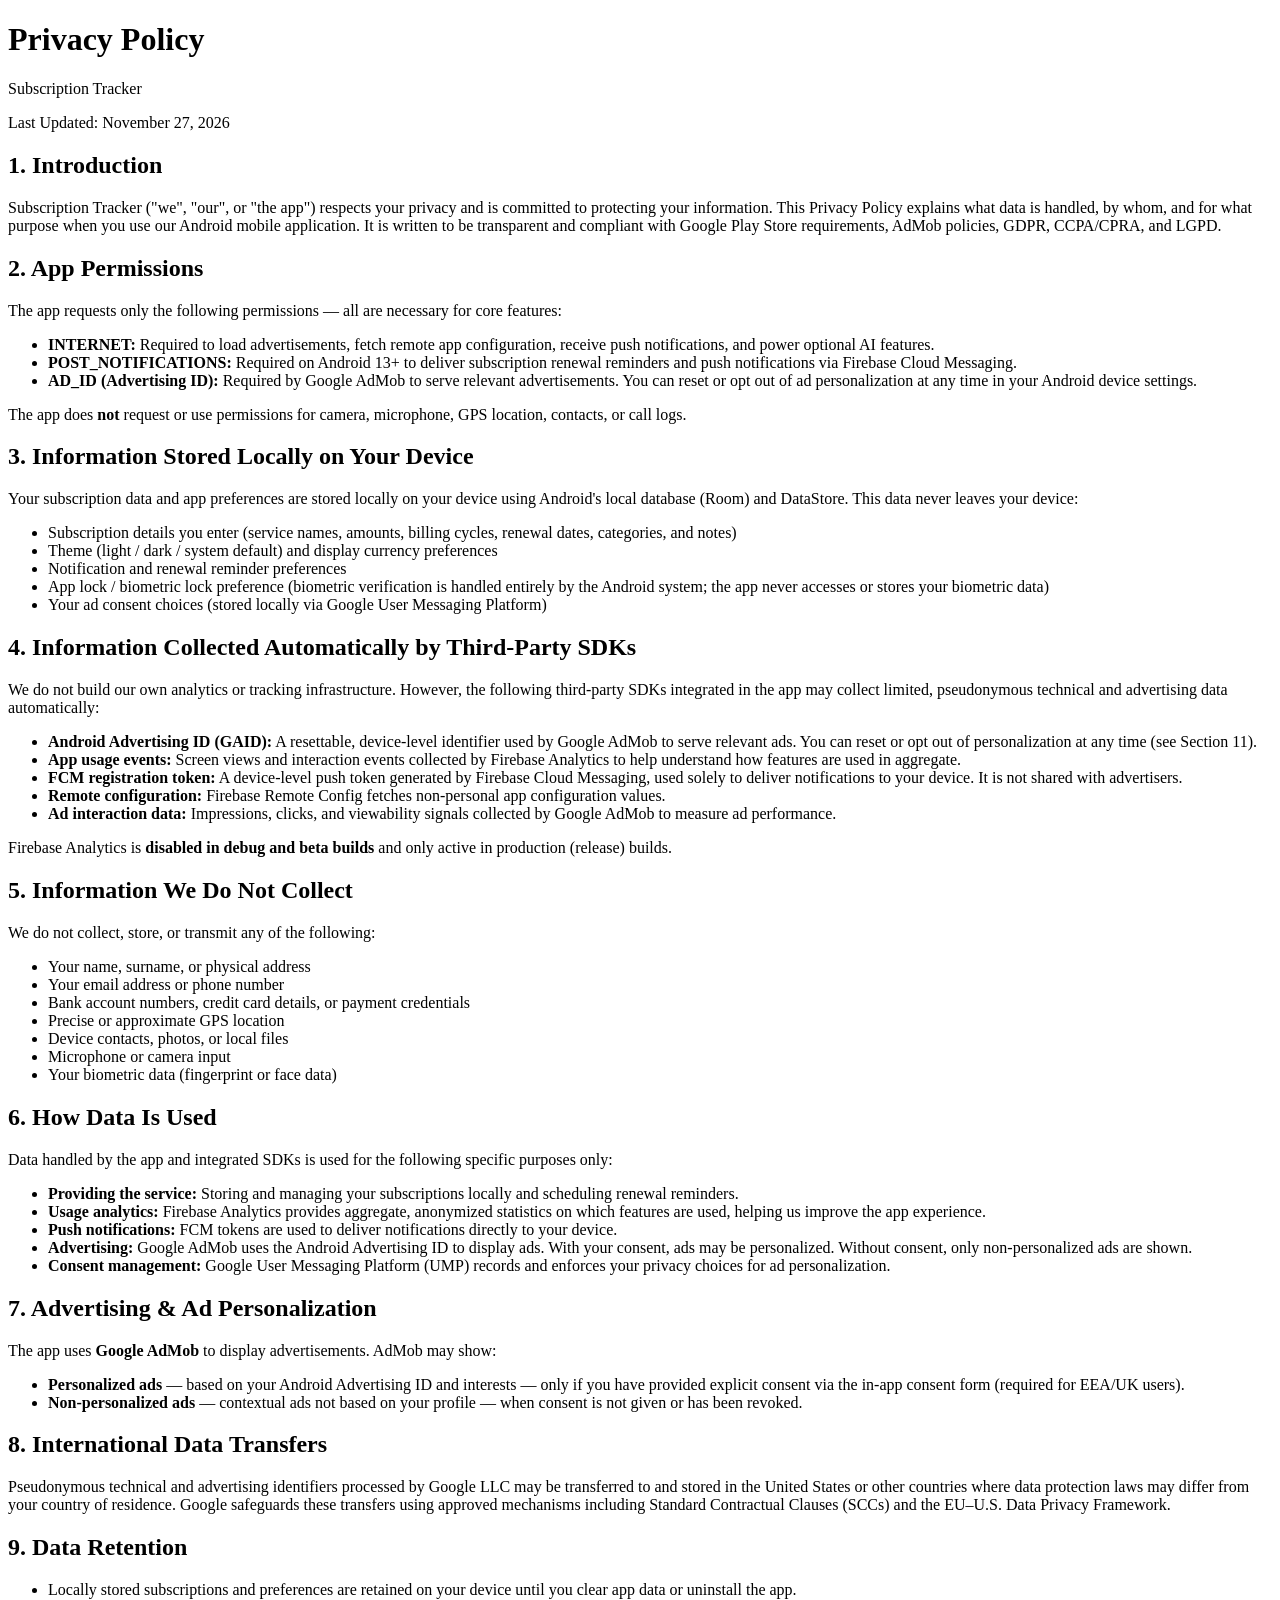
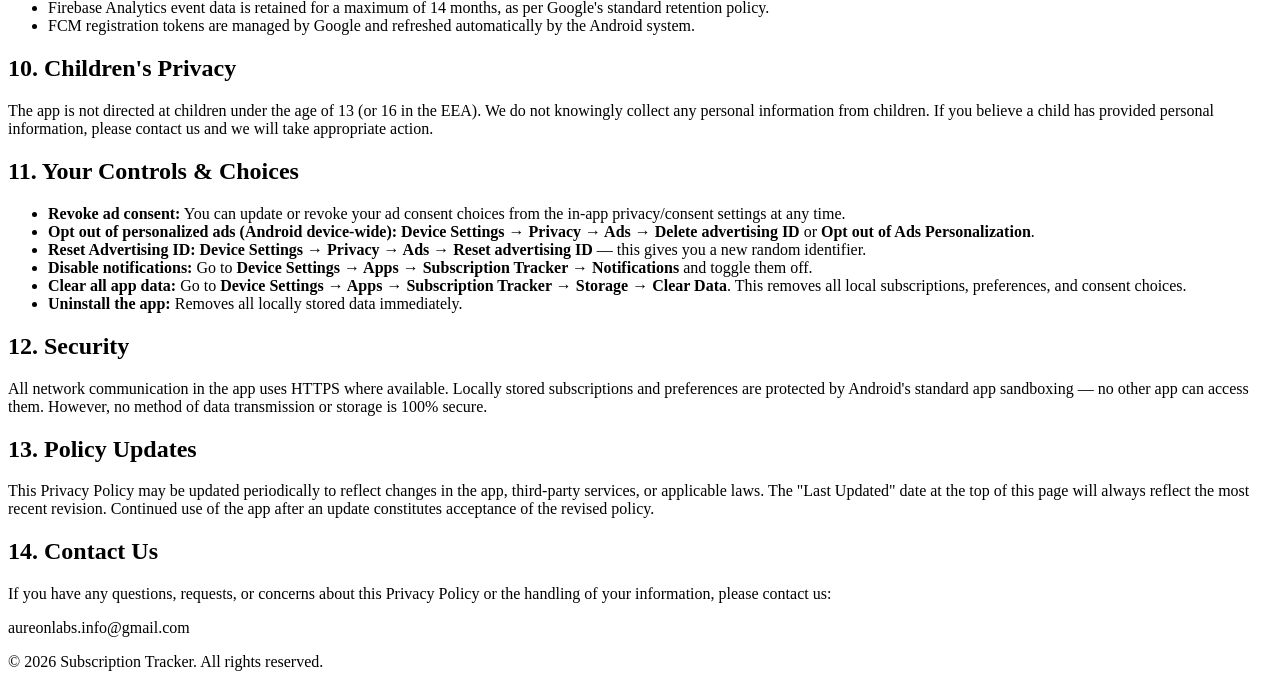
==== subscription-tracker/index.html @ 4a272048 "Add Privacy Policy page for Subscription Tracker This file contains the Privacy Policy for the Subsc" ====
<!DOCTYPE html>
<html lang="en">
<head>
    <meta charset="UTF-8" />
    <meta name="viewport" content="width=device-width, initial-scale=1.0" />
    <title>Privacy Policy - Subscription Tracker</title>
    <link href="https://fonts.googleapis.com/css2?family=Inter:wght@300;400;500;600;700&display=swap" rel="stylesheet">
    <link rel="stylesheet" href="../style.css" />
</head>

<body>

    <div class="header">
        <h1>Privacy Policy</h1>
        <p class="appname">Subscription Tracker</p>
        <div class="badge">Last Updated: November 27, 2026</div>
    </div>

    <div class="container">

        <!-- 1. Introduction -->
        <div class="card">
            <h2>1. Introduction</h2>
            <p>Subscription Tracker ("we", "our", or "the app") respects your privacy and is committed to protecting your information. This Privacy Policy explains what data is handled, by whom, and for what purpose when you use our Android mobile application. It is written to be transparent and compliant with Google Play Store requirements, AdMob policies, GDPR, CCPA/CPRA, and LGPD.</p>
        </div>

        <!-- 2. Permissions We Use -->
        <div class="card">
            <h2>2. App Permissions</h2>
            <p>The app requests only the following permissions — all are necessary for core features:</p>
            <ul>
                <li><strong>INTERNET:</strong> Required to load advertisements, fetch remote app configuration, receive push notifications, and power optional AI features.</li>
                <li><strong>POST_NOTIFICATIONS:</strong> Required on Android 13+ to deliver subscription renewal reminders and push notifications via Firebase Cloud Messaging.</li>
                <li><strong>AD_ID (Advertising ID):</strong> Required by Google AdMob to serve relevant advertisements. You can reset or opt out of ad personalization at any time in your Android device settings.</li>
            </ul>
            <p>The app does <strong>not</strong> request or use permissions for camera, microphone, GPS location, contacts, or call logs.</p>
        </div>

        <!-- 3. Information We Store Locally -->
        <div class="card">
            <h2>3. Information Stored Locally on Your Device</h2>
            <p>Your subscription data and app preferences are stored locally on your device using Android's local database (Room) and DataStore. This data never leaves your device:</p>
            <ul>
                <li>Subscription details you enter (service names, amounts, billing cycles, renewal dates, categories, and notes)</li>
                <li>Theme (light / dark / system default) and display currency preferences</li>
                <li>Notification and renewal reminder preferences</li>
                <li>App lock / biometric lock preference (biometric verification is handled entirely by the Android system; the app never accesses or stores your biometric data)</li>
                <li>Your ad consent choices (stored locally via Google User Messaging Platform)</li>
            </ul>
        </div>

        <!-- 4. Information Collected Automatically by Third-Party SDKs -->
        <div class="card">
            <h2>4. Information Collected Automatically by Third-Party SDKs</h2>
            <p>We do not build our own analytics or tracking infrastructure. However, the following third-party SDKs integrated in the app may collect limited, pseudonymous technical and advertising data automatically:</p>
            <ul>
                <li><strong>Android Advertising ID (GAID):</strong> A resettable, device-level identifier used by Google AdMob to serve relevant ads. You can reset or opt out of personalization at any time (see Section 11).</li>
                <li><strong>App usage events:</strong> Screen views and interaction events collected by Firebase Analytics to help understand how features are used in aggregate.</li>
                <li><strong>FCM registration token:</strong> A device-level push token generated by Firebase Cloud Messaging, used solely to deliver notifications to your device. It is not shared with advertisers.</li>
                <li><strong>Remote configuration:</strong> Firebase Remote Config fetches non-personal app configuration values.</li>
                <li><strong>Ad interaction data:</strong> Impressions, clicks, and viewability signals collected by Google AdMob to measure ad performance.</li>
            </ul>
            <p>Firebase Analytics is <strong>disabled in debug and beta builds</strong> and only active in production (release) builds.</p>
        </div>

        <!-- 5. Information We Do NOT Collect -->
        <div class="card">
            <h2>5. Information We Do Not Collect</h2>
            <p>We do not collect, store, or transmit any of the following:</p>
            <ul>
                <li>Your name, surname, or physical address</li>
                <li>Your email address or phone number</li>
                <li>Bank account numbers, credit card details, or payment credentials</li>
                <li>Precise or approximate GPS location</li>
                <li>Device contacts, photos, or local files</li>
                <li>Microphone or camera input</li>
                <li>Your biometric data (fingerprint or face data)</li>
            </ul>
        </div>

        <!-- 6. How Data Is Used -->
        <div class="card">
            <h2>6. How Data Is Used</h2>
            <p>Data handled by the app and integrated SDKs is used for the following specific purposes only:</p>
            <ul>
                <li><strong>Providing the service:</strong> Storing and managing your subscriptions locally and scheduling renewal reminders.</li>
                <li><strong>Usage analytics:</strong> Firebase Analytics provides aggregate, anonymized statistics on which features are used, helping us improve the app experience.</li>
                <li><strong>Push notifications:</strong> FCM tokens are used to deliver notifications directly to your device.</li>
                <li><strong>Advertising:</strong> Google AdMob uses the Android Advertising ID to display ads. With your consent, ads may be personalized. Without consent, only non-personalized ads are shown.</li>
                <li><strong>Consent management:</strong> Google User Messaging Platform (UMP) records and enforces your privacy choices for ad personalization.</li>
            </ul>
        </div>

        <!-- 7. Advertising & Ad Personalization -->
        <div class="card">
            <h2>7. Advertising &amp; Ad Personalization</h2>
            <p>The app uses <strong>Google AdMob</strong> to display advertisements. AdMob may show:</p>
            <ul>
                <li><strong>Personalized ads</strong> — based on your Android Advertising ID and interests — only if you have provided explicit consent via the in-app consent form (required for EEA/UK users).</li>
                <li><strong>Non-personalized ads</strong> — contextual ads not based on your profile — when consent is not given or has been revoked.</li>
            </ul>
        </div>

        <!-- 8. International Data Transfers -->
        <div class="card">
            <h2>8. International Data Transfers</h2>
            <p>Pseudonymous technical and advertising identifiers processed by Google LLC may be transferred to and stored in the United States or other countries where data protection laws may differ from your country of residence. Google safeguards these transfers using approved mechanisms including Standard Contractual Clauses (SCCs) and the EU–U.S. Data Privacy Framework.</p>
        </div>

        <!-- 9. Data Retention -->
        <div class="card">
            <h2>9. Data Retention</h2>
            <ul>
                <li>Locally stored subscriptions and preferences are retained on your device until you clear app data or uninstall the app.</li>
                <li>Firebase Analytics event data is retained for a maximum of 14 months, as per Google's standard retention policy.</li>
                <li>FCM registration tokens are managed by Google and refreshed automatically by the Android system.</li>
            </ul>
        </div>

        <!-- 10. Children's Privacy -->
        <div class="card">
            <h2>10. Children's Privacy</h2>
            <p>The app is not directed at children under the age of 13 (or 16 in the EEA). We do not knowingly collect any personal information from children. If you believe a child has provided personal information, please contact us and we will take appropriate action.</p>
        </div>

        <!-- 11. Your Controls & Choices -->
        <div class="card">
            <h2>11. Your Controls &amp; Choices</h2>
            <ul>
                <li><strong>Revoke ad consent:</strong> You can update or revoke your ad consent choices from the in-app privacy/consent settings at any time.</li>
                <li><strong>Opt out of personalized ads (Android device-wide):</strong> <strong>Device Settings → Privacy → Ads → Delete advertising ID</strong> or <strong>Opt out of Ads Personalization</strong>.</li>
                <li><strong>Reset Advertising ID:</strong> <strong>Device Settings → Privacy → Ads → Reset advertising ID</strong> — this gives you a new random identifier.</li>
                <li><strong>Disable notifications:</strong> Go to <strong>Device Settings → Apps → Subscription Tracker → Notifications</strong> and toggle them off.</li>
                <li><strong>Clear all app data:</strong> Go to <strong>Device Settings → Apps → Subscription Tracker → Storage → Clear Data</strong>. This removes all local subscriptions, preferences, and consent choices.</li>
                <li><strong>Uninstall the app:</strong> Removes all locally stored data immediately.</li>
            </ul>
        </div>

        <!-- 12. Security -->
        <div class="card">
            <h2>12. Security</h2>
            <p>All network communication in the app uses HTTPS where available. Locally stored subscriptions and preferences are protected by Android's standard app sandboxing — no other app can access them. However, no method of data transmission or storage is 100% secure.</p>
        </div>

        <!-- 13. Policy Updates -->
        <div class="card">
            <h2>13. Policy Updates</h2>
            <p>This Privacy Policy may be updated periodically to reflect changes in the app, third-party services, or applicable laws. The "Last Updated" date at the top of this page will always reflect the most recent revision. Continued use of the app after an update constitutes acceptance of the revised policy.</p>
        </div>

        <!-- 14. Contact -->
        <div class="card contact">
            <h2>14. Contact Us</h2>
            <p>If you have any questions, requests, or concerns about this Privacy Policy or the handling of your information, please contact us:</p>
            <p class="email">aureonlabs.info@gmail.com</p>
        </div>

    </div>

    <div class="footer">
        © 2026 Subscription Tracker. All rights reserved.
    </div>

</body>

</html>
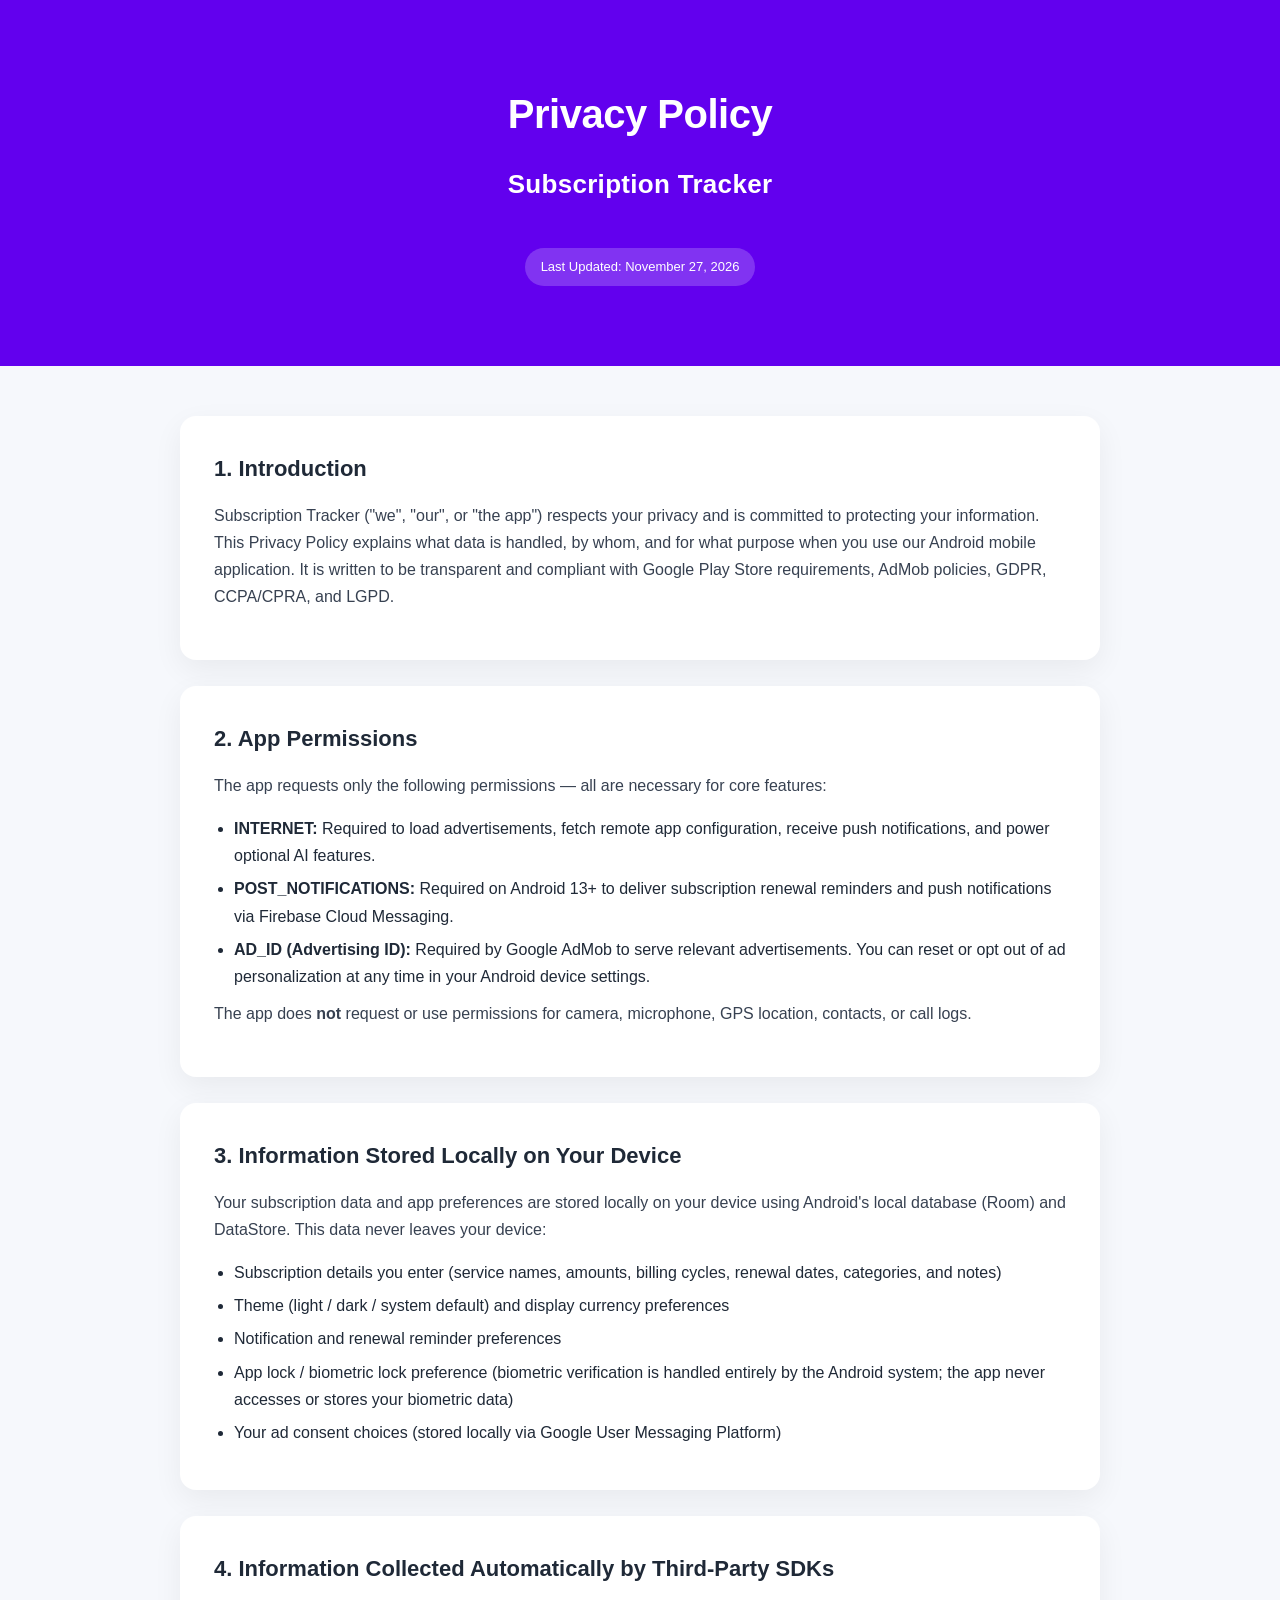
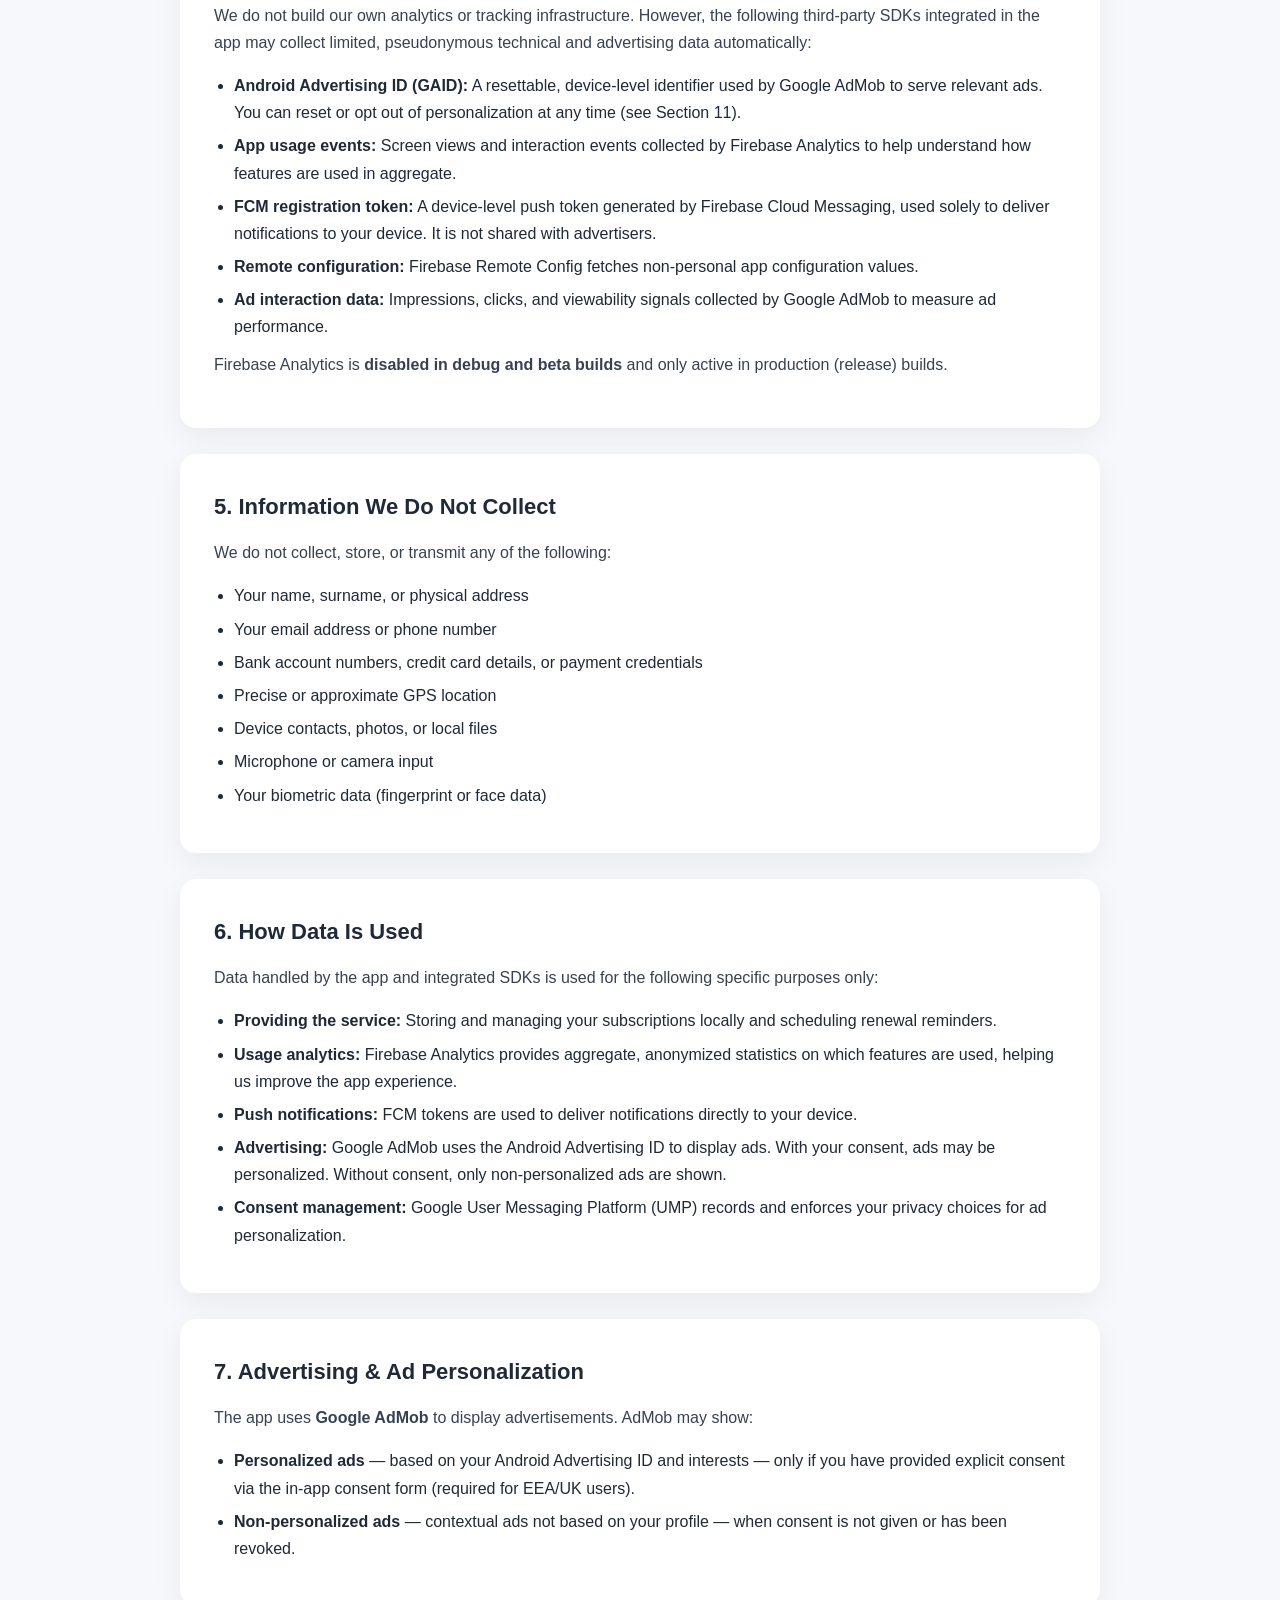
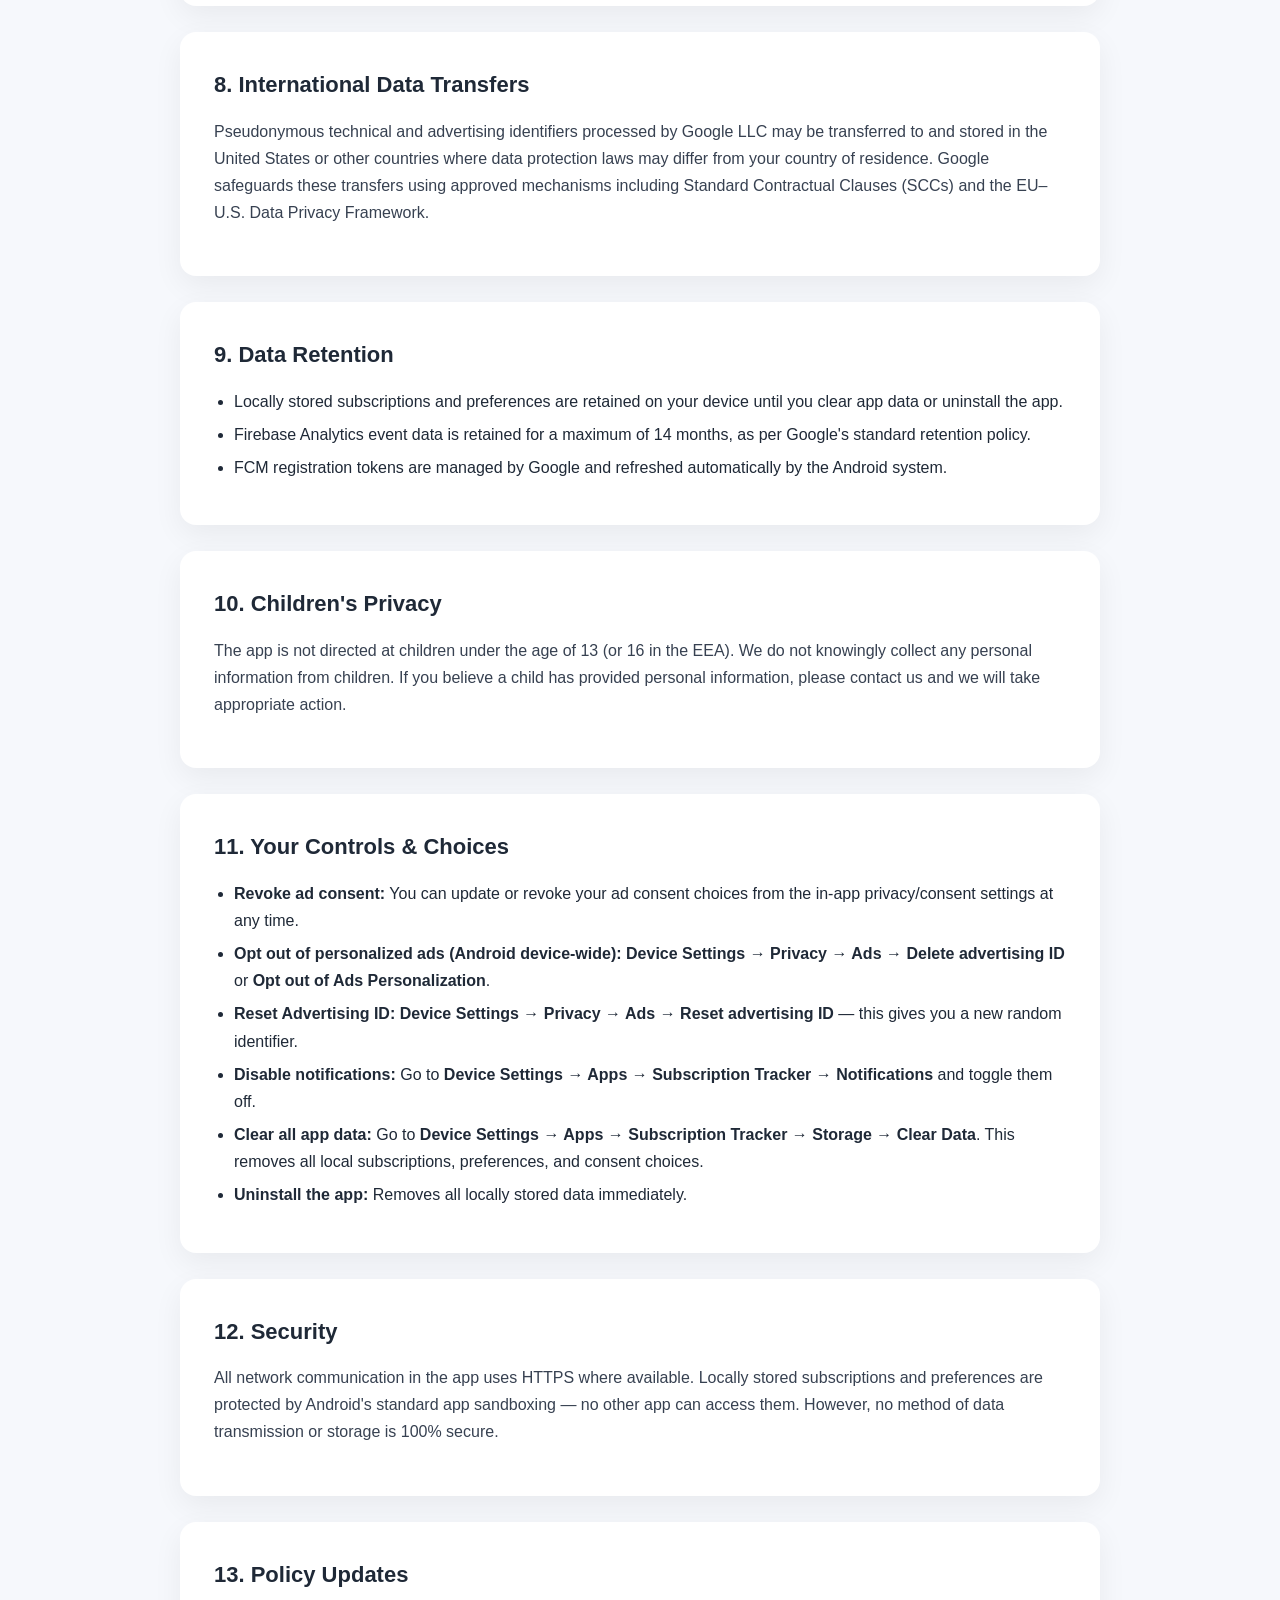
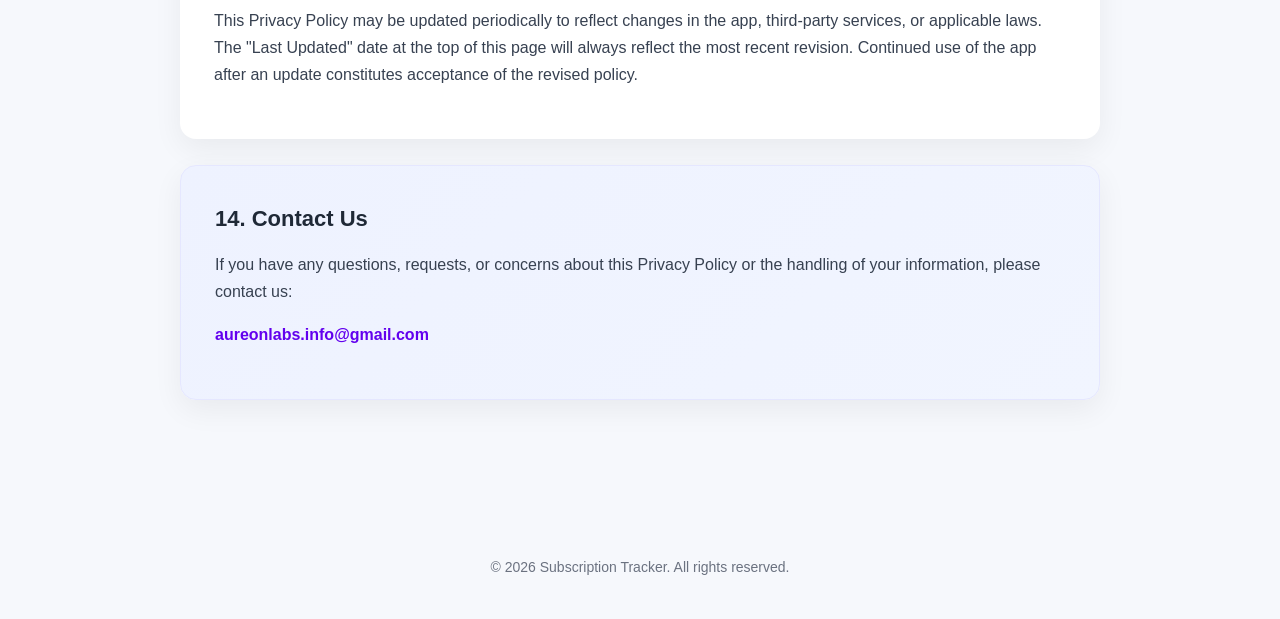
==== commit 895ad628: "Refactor HTML structure and styling for privacy policy" ====
--- a/subscription-tracker/index.html
+++ b/subscription-tracker/index.html
@@ -1,165 +1,310 @@
 <!DOCTYPE html>
 <html lang="en">
+
 <head>
-    <meta charset="UTF-8" />
-    <meta name="viewport" content="width=device-width, initial-scale=1.0" />
-    <title>Privacy Policy - Subscription Tracker</title>
-    <link href="https://fonts.googleapis.com/css2?family=Inter:wght@300;400;500;600;700&display=swap" rel="stylesheet">
-    <link rel="stylesheet" href="../style.css" />
+<meta charset="UTF-8" />
+<meta name="viewport" content="width=device-width, initial-scale=1.0" />
+<title>Privacy Policy - Subscription Tracker</title>
+<link href="https://fonts.googleapis.com/css2?family=Inter:wght@300;400;500;600;700&display=swap" rel="stylesheet">
+
+<style>
+:root {
+--primary: #6200EE;
+--primary2: #6200EE;
+--bg: #f6f8fc;
+--card: #ffffff;
+--text: #1f2937;
+--muted: #6b7280;
+}
+
+* {
+box-sizing: border-box
+}
+
+body {
+margin: 0;
+font-family: 'Inter', sans-serif;
+background: var(--bg);
+color: var(--text);
+line-height: 1.7;
+}
+
+/* HEADER */
+
+.header {
+background: linear-gradient(135deg, var(--primary), var(--primary2));
+color: white;
+padding: 80px 20px;
+text-align: center;
+position: relative;
+}
+
+.header h1 {
+margin: 0;
+font-size: 40px;
+font-weight: 700;
+letter-spacing: -0.5px;
+}
+
+.appname {
+margin-top: 14px;
+font-size: 26px;
+font-weight: 700;
+color: #ffffff;
+letter-spacing: 0.3px;
+}
+
+.badge {
+display: inline-block;
+margin-top: 16px;
+padding: 8px 16px;
+background: rgba(255, 255, 255, 0.2);
+border-radius: 999px;
+font-size: 13px;
+}
+
+/* CONTAINER */
+
+.container {
+max-width: 960px;
+margin: auto;
+padding: 50px 20px 90px 20px;
+}
+
+/* CARD */
+
+.card {
+background: var(--card);
+padding: 34px;
+border-radius: 16px;
+margin-bottom: 26px;
+box-shadow: 0 10px 30px rgba(0, 0, 0, 0.06);
+transition: transform .2s ease, box-shadow .2s ease;
+}
+
+.card:hover {
+transform: translateY(-3px);
+box-shadow: 0 16px 40px rgba(0, 0, 0, 0.08);
+}
+
+h2 {
+margin-top: 0;
+font-size: 22px;
+font-weight: 600;
+margin-bottom: 14px;
+}
+
+p {
+margin-top: 0;
+color: #374151;
+}
+
+ul {
+padding-left: 20px;
+margin: 10px 0;
+}
+
+li {
+margin: 6px 0;
+}
+
+/* CONTACT CARD */
+
+.contact {
+background: linear-gradient(135deg, #eef2ff, #f1f5ff);
+border: 1px solid #e5e7ff;
+}
+
+.email {
+font-weight: 600;
+color: var(--primary);
+}
+
+/* FOOTER */
+
+.footer {
+text-align: center;
+padding: 40px 20px;
+font-size: 14px;
+color: var(--muted);
+}
+
+/* MOBILE */
+
+@media (max-width:640px) {
+
+.header {
+padding: 60px 20px;
+}
+
+.header h1 {
+font-size: 30px;
+}
+
+.container {
+padding: 30px 16px 70px 16px;
+}
+
+.card {
+padding: 24px;
+}
+
+}
+</style>
 </head>
 
 <body>
 
-    <div class="header">
-        <h1>Privacy Policy</h1>
-        <p class="appname">Subscription Tracker</p>
-        <div class="badge">Last Updated: November 27, 2026</div>
-    </div>
-
-    <div class="container">
-
-        <!-- 1. Introduction -->
-        <div class="card">
-            <h2>1. Introduction</h2>
-            <p>Subscription Tracker ("we", "our", or "the app") respects your privacy and is committed to protecting your information. This Privacy Policy explains what data is handled, by whom, and for what purpose when you use our Android mobile application. It is written to be transparent and compliant with Google Play Store requirements, AdMob policies, GDPR, CCPA/CPRA, and LGPD.</p>
-        </div>
-
-        <!-- 2. Permissions We Use -->
-        <div class="card">
-            <h2>2. App Permissions</h2>
-            <p>The app requests only the following permissions — all are necessary for core features:</p>
-            <ul>
-                <li><strong>INTERNET:</strong> Required to load advertisements, fetch remote app configuration, receive push notifications, and power optional AI features.</li>
-                <li><strong>POST_NOTIFICATIONS:</strong> Required on Android 13+ to deliver subscription renewal reminders and push notifications via Firebase Cloud Messaging.</li>
-                <li><strong>AD_ID (Advertising ID):</strong> Required by Google AdMob to serve relevant advertisements. You can reset or opt out of ad personalization at any time in your Android device settings.</li>
-            </ul>
-            <p>The app does <strong>not</strong> request or use permissions for camera, microphone, GPS location, contacts, or call logs.</p>
-        </div>
-
-        <!-- 3. Information We Store Locally -->
-        <div class="card">
-            <h2>3. Information Stored Locally on Your Device</h2>
-            <p>Your subscription data and app preferences are stored locally on your device using Android's local database (Room) and DataStore. This data never leaves your device:</p>
-            <ul>
-                <li>Subscription details you enter (service names, amounts, billing cycles, renewal dates, categories, and notes)</li>
-                <li>Theme (light / dark / system default) and display currency preferences</li>
-                <li>Notification and renewal reminder preferences</li>
-                <li>App lock / biometric lock preference (biometric verification is handled entirely by the Android system; the app never accesses or stores your biometric data)</li>
-                <li>Your ad consent choices (stored locally via Google User Messaging Platform)</li>
-            </ul>
-        </div>
-
-        <!-- 4. Information Collected Automatically by Third-Party SDKs -->
-        <div class="card">
-            <h2>4. Information Collected Automatically by Third-Party SDKs</h2>
-            <p>We do not build our own analytics or tracking infrastructure. However, the following third-party SDKs integrated in the app may collect limited, pseudonymous technical and advertising data automatically:</p>
-            <ul>
-                <li><strong>Android Advertising ID (GAID):</strong> A resettable, device-level identifier used by Google AdMob to serve relevant ads. You can reset or opt out of personalization at any time (see Section 11).</li>
-                <li><strong>App usage events:</strong> Screen views and interaction events collected by Firebase Analytics to help understand how features are used in aggregate.</li>
-                <li><strong>FCM registration token:</strong> A device-level push token generated by Firebase Cloud Messaging, used solely to deliver notifications to your device. It is not shared with advertisers.</li>
-                <li><strong>Remote configuration:</strong> Firebase Remote Config fetches non-personal app configuration values.</li>
-                <li><strong>Ad interaction data:</strong> Impressions, clicks, and viewability signals collected by Google AdMob to measure ad performance.</li>
-            </ul>
-            <p>Firebase Analytics is <strong>disabled in debug and beta builds</strong> and only active in production (release) builds.</p>
-        </div>
-
-        <!-- 5. Information We Do NOT Collect -->
-        <div class="card">
-            <h2>5. Information We Do Not Collect</h2>
-            <p>We do not collect, store, or transmit any of the following:</p>
-            <ul>
-                <li>Your name, surname, or physical address</li>
-                <li>Your email address or phone number</li>
-                <li>Bank account numbers, credit card details, or payment credentials</li>
-                <li>Precise or approximate GPS location</li>
-                <li>Device contacts, photos, or local files</li>
-                <li>Microphone or camera input</li>
-                <li>Your biometric data (fingerprint or face data)</li>
-            </ul>
-        </div>
-
-        <!-- 6. How Data Is Used -->
-        <div class="card">
-            <h2>6. How Data Is Used</h2>
-            <p>Data handled by the app and integrated SDKs is used for the following specific purposes only:</p>
-            <ul>
-                <li><strong>Providing the service:</strong> Storing and managing your subscriptions locally and scheduling renewal reminders.</li>
-                <li><strong>Usage analytics:</strong> Firebase Analytics provides aggregate, anonymized statistics on which features are used, helping us improve the app experience.</li>
-                <li><strong>Push notifications:</strong> FCM tokens are used to deliver notifications directly to your device.</li>
-                <li><strong>Advertising:</strong> Google AdMob uses the Android Advertising ID to display ads. With your consent, ads may be personalized. Without consent, only non-personalized ads are shown.</li>
-                <li><strong>Consent management:</strong> Google User Messaging Platform (UMP) records and enforces your privacy choices for ad personalization.</li>
-            </ul>
-        </div>
-
-        <!-- 7. Advertising & Ad Personalization -->
-        <div class="card">
-            <h2>7. Advertising &amp; Ad Personalization</h2>
-            <p>The app uses <strong>Google AdMob</strong> to display advertisements. AdMob may show:</p>
-            <ul>
-                <li><strong>Personalized ads</strong> — based on your Android Advertising ID and interests — only if you have provided explicit consent via the in-app consent form (required for EEA/UK users).</li>
-                <li><strong>Non-personalized ads</strong> — contextual ads not based on your profile — when consent is not given or has been revoked.</li>
-            </ul>
-        </div>
-
-        <!-- 8. International Data Transfers -->
-        <div class="card">
-            <h2>8. International Data Transfers</h2>
-            <p>Pseudonymous technical and advertising identifiers processed by Google LLC may be transferred to and stored in the United States or other countries where data protection laws may differ from your country of residence. Google safeguards these transfers using approved mechanisms including Standard Contractual Clauses (SCCs) and the EU–U.S. Data Privacy Framework.</p>
-        </div>
-
-        <!-- 9. Data Retention -->
-        <div class="card">
-            <h2>9. Data Retention</h2>
-            <ul>
-                <li>Locally stored subscriptions and preferences are retained on your device until you clear app data or uninstall the app.</li>
-                <li>Firebase Analytics event data is retained for a maximum of 14 months, as per Google's standard retention policy.</li>
-                <li>FCM registration tokens are managed by Google and refreshed automatically by the Android system.</li>
-            </ul>
-        </div>
-
-        <!-- 10. Children's Privacy -->
-        <div class="card">
-            <h2>10. Children's Privacy</h2>
-            <p>The app is not directed at children under the age of 13 (or 16 in the EEA). We do not knowingly collect any personal information from children. If you believe a child has provided personal information, please contact us and we will take appropriate action.</p>
-        </div>
-
-        <!-- 11. Your Controls & Choices -->
-        <div class="card">
-            <h2>11. Your Controls &amp; Choices</h2>
-            <ul>
-                <li><strong>Revoke ad consent:</strong> You can update or revoke your ad consent choices from the in-app privacy/consent settings at any time.</li>
-                <li><strong>Opt out of personalized ads (Android device-wide):</strong> <strong>Device Settings → Privacy → Ads → Delete advertising ID</strong> or <strong>Opt out of Ads Personalization</strong>.</li>
-                <li><strong>Reset Advertising ID:</strong> <strong>Device Settings → Privacy → Ads → Reset advertising ID</strong> — this gives you a new random identifier.</li>
-                <li><strong>Disable notifications:</strong> Go to <strong>Device Settings → Apps → Subscription Tracker → Notifications</strong> and toggle them off.</li>
-                <li><strong>Clear all app data:</strong> Go to <strong>Device Settings → Apps → Subscription Tracker → Storage → Clear Data</strong>. This removes all local subscriptions, preferences, and consent choices.</li>
-                <li><strong>Uninstall the app:</strong> Removes all locally stored data immediately.</li>
-            </ul>
-        </div>
-
-        <!-- 12. Security -->
-        <div class="card">
-            <h2>12. Security</h2>
-            <p>All network communication in the app uses HTTPS where available. Locally stored subscriptions and preferences are protected by Android's standard app sandboxing — no other app can access them. However, no method of data transmission or storage is 100% secure.</p>
-        </div>
-
-        <!-- 13. Policy Updates -->
-        <div class="card">
-            <h2>13. Policy Updates</h2>
-            <p>This Privacy Policy may be updated periodically to reflect changes in the app, third-party services, or applicable laws. The "Last Updated" date at the top of this page will always reflect the most recent revision. Continued use of the app after an update constitutes acceptance of the revised policy.</p>
-        </div>
-
-        <!-- 14. Contact -->
-        <div class="card contact">
-            <h2>14. Contact Us</h2>
-            <p>If you have any questions, requests, or concerns about this Privacy Policy or the handling of your information, please contact us:</p>
-            <p class="email">aureonlabs.info@gmail.com</p>
-        </div>
-
-    </div>
-
-    <div class="footer">
-        © 2026 Subscription Tracker. All rights reserved.
-    </div>
+<div class="header">
+<h1>Privacy Policy</h1>
+<p class="appname">Subscription Tracker</p>
+<div class="badge">Last Updated: November 27, 2026</div>
+</div>
+
+<div class="container">
+
+<!-- 1. Introduction -->
+<div class="card">
+<h2>1. Introduction</h2>
+<p>Subscription Tracker ("we", "our", or "the app") respects your privacy and is committed to protecting your information. This Privacy Policy explains what data is handled, by whom, and for what purpose when you use our Android mobile application. It is written to be transparent and compliant with Google Play Store requirements, AdMob policies, GDPR, CCPA/CPRA, and LGPD.</p>
+</div>
+
+<!-- 2. Permissions We Use -->
+<div class="card">
+<h2>2. App Permissions</h2>
+<p>The app requests only the following permissions — all are necessary for core features:</p>
+<ul>
+<li><strong>INTERNET:</strong> Required to load advertisements, fetch remote app configuration, receive push notifications, and power optional AI features.</li>
+<li><strong>POST_NOTIFICATIONS:</strong> Required on Android 13+ to deliver subscription renewal reminders and push notifications via Firebase Cloud Messaging.</li>
+<li><strong>AD_ID (Advertising ID):</strong> Required by Google AdMob to serve relevant advertisements. You can reset or opt out of ad personalization at any time in your Android device settings.</li>
+</ul>
+<p>The app does <strong>not</strong> request or use permissions for camera, microphone, GPS location, contacts, or call logs.</p>
+</div>
+
+<!-- 3. Information We Store Locally -->
+<div class="card">
+<h2>3. Information Stored Locally on Your Device</h2>
+<p>Your subscription data and app preferences are stored locally on your device using Android's local database (Room) and DataStore. This data never leaves your device:</p>
+<ul>
+<li>Subscription details you enter (service names, amounts, billing cycles, renewal dates, categories, and notes)</li>
+<li>Theme (light / dark / system default) and display currency preferences</li>
+<li>Notification and renewal reminder preferences</li>
+<li>App lock / biometric lock preference (biometric verification is handled entirely by the Android system; the app never accesses or stores your biometric data)</li>
+<li>Your ad consent choices (stored locally via Google User Messaging Platform)</li>
+</ul>
+</div>
+
+<!-- 4. Information Collected Automatically by Third-Party SDKs -->
+<div class="card">
+<h2>4. Information Collected Automatically by Third-Party SDKs</h2>
+<p>We do not build our own analytics or tracking infrastructure. However, the following third-party SDKs integrated in the app may collect limited, pseudonymous technical and advertising data automatically:</p>
+<ul>
+<li><strong>Android Advertising ID (GAID):</strong> A resettable, device-level identifier used by Google AdMob to serve relevant ads. You can reset or opt out of personalization at any time (see Section 11).</li>
+<li><strong>App usage events:</strong> Screen views and interaction events collected by Firebase Analytics to help understand how features are used in aggregate.</li>
+<li><strong>FCM registration token:</strong> A device-level push token generated by Firebase Cloud Messaging, used solely to deliver notifications to your device. It is not shared with advertisers.</li>
+<li><strong>Remote configuration:</strong> Firebase Remote Config fetches non-personal app configuration values.</li>
+<li><strong>Ad interaction data:</strong> Impressions, clicks, and viewability signals collected by Google AdMob to measure ad performance.</li>
+</ul>
+<p>Firebase Analytics is <strong>disabled in debug and beta builds</strong> and only active in production (release) builds.</p>
+</div>
+
+<!-- 5. Information We Do NOT Collect -->
+<div class="card">
+<h2>5. Information We Do Not Collect</h2>
+<p>We do not collect, store, or transmit any of the following:</p>
+<ul>
+<li>Your name, surname, or physical address</li>
+<li>Your email address or phone number</li>
+<li>Bank account numbers, credit card details, or payment credentials</li>
+<li>Precise or approximate GPS location</li>
+<li>Device contacts, photos, or local files</li>
+<li>Microphone or camera input</li>
+<li>Your biometric data (fingerprint or face data)</li>
+</ul>
+</div>
+
+<!-- 6. How Data Is Used -->
+<div class="card">
+<h2>6. How Data Is Used</h2>
+<p>Data handled by the app and integrated SDKs is used for the following specific purposes only:</p>
+<ul>
+<li><strong>Providing the service:</strong> Storing and managing your subscriptions locally and scheduling renewal reminders.</li>
+<li><strong>Usage analytics:</strong> Firebase Analytics provides aggregate, anonymized statistics on which features are used, helping us improve the app experience.</li>
+<li><strong>Push notifications:</strong> FCM tokens are used to deliver notifications directly to your device.</li>
+<li><strong>Advertising:</strong> Google AdMob uses the Android Advertising ID to display ads. With your consent, ads may be personalized. Without consent, only non-personalized ads are shown.</li>
+<li><strong>Consent management:</strong> Google User Messaging Platform (UMP) records and enforces your privacy choices for ad personalization.</li>
+</ul>
+</div>
+
+<!-- 7. Advertising & Ad Personalization -->
+<div class="card">
+<h2>7. Advertising &amp; Ad Personalization</h2>
+<p>The app uses <strong>Google AdMob</strong> to display advertisements. AdMob may show:</p>
+<ul>
+<li><strong>Personalized ads</strong> — based on your Android Advertising ID and interests — only if you have provided explicit consent via the in-app consent form (required for EEA/UK users).</li>
+<li><strong>Non-personalized ads</strong> — contextual ads not based on your profile — when consent is not given or has been revoked.</li>
+</ul>
+</div>
+
+<!-- 8. International Data Transfers -->
+<div class="card">
+<h2>8. International Data Transfers</h2>
+<p>Pseudonymous technical and advertising identifiers processed by Google LLC may be transferred to and stored in the United States or other countries where data protection laws may differ from your country of residence. Google safeguards these transfers using approved mechanisms including Standard Contractual Clauses (SCCs) and the EU–U.S. Data Privacy Framework.</p>
+</div>
+
+<!-- 9. Data Retention -->
+<div class="card">
+<h2>9. Data Retention</h2>
+<ul>
+<li>Locally stored subscriptions and preferences are retained on your device until you clear app data or uninstall the app.</li>
+<li>Firebase Analytics event data is retained for a maximum of 14 months, as per Google's standard retention policy.</li>
+<li>FCM registration tokens are managed by Google and refreshed automatically by the Android system.</li>
+</ul>
+</div>
+
+<!-- 10. Children's Privacy -->
+<div class="card">
+<h2>10. Children's Privacy</h2>
+<p>The app is not directed at children under the age of 13 (or 16 in the EEA). We do not knowingly collect any personal information from children. If you believe a child has provided personal information, please contact us and we will take appropriate action.</p>
+</div>
+
+<!-- 11. Your Controls & Choices -->
+<div class="card">
+<h2>11. Your Controls &amp; Choices</h2>
+<ul>
+<li><strong>Revoke ad consent:</strong> You can update or revoke your ad consent choices from the in-app privacy/consent settings at any time.</li>
+<li><strong>Opt out of personalized ads (Android device-wide):</strong> <strong>Device Settings → Privacy → Ads → Delete advertising ID</strong> or <strong>Opt out of Ads Personalization</strong>.</li>
+<li><strong>Reset Advertising ID:</strong> <strong>Device Settings → Privacy → Ads → Reset advertising ID</strong> — this gives you a new random identifier.</li>
+<li><strong>Disable notifications:</strong> Go to <strong>Device Settings → Apps → Subscription Tracker → Notifications</strong> and toggle them off.</li>
+<li><strong>Clear all app data:</strong> Go to <strong>Device Settings → Apps → Subscription Tracker → Storage → Clear Data</strong>. This removes all local subscriptions, preferences, and consent choices.</li>
+<li><strong>Uninstall the app:</strong> Removes all locally stored data immediately.</li>
+</ul>
+</div>
+
+<!-- 12. Security -->
+<div class="card">
+<h2>12. Security</h2>
+<p>All network communication in the app uses HTTPS where available. Locally stored subscriptions and preferences are protected by Android's standard app sandboxing — no other app can access them. However, no method of data transmission or storage is 100% secure.</p>
+</div>
+
+<!-- 13. Policy Updates -->
+<div class="card">
+<h2>13. Policy Updates</h2>
+<p>This Privacy Policy may be updated periodically to reflect changes in the app, third-party services, or applicable laws. The "Last Updated" date at the top of this page will always reflect the most recent revision. Continued use of the app after an update constitutes acceptance of the revised policy.</p>
+</div>
+
+<!-- 14. Contact -->
+<div class="card contact">
+<h2>14. Contact Us</h2>
+<p>If you have any questions, requests, or concerns about this Privacy Policy or the handling of your information, please contact us:</p>
+<p class="email">aureonlabs.info@gmail.com</p>
+</div>
+
+</div>
+
+<div class="footer">
+© 2026 Subscription Tracker. All rights reserved.
+</div>
 
 </body>
 
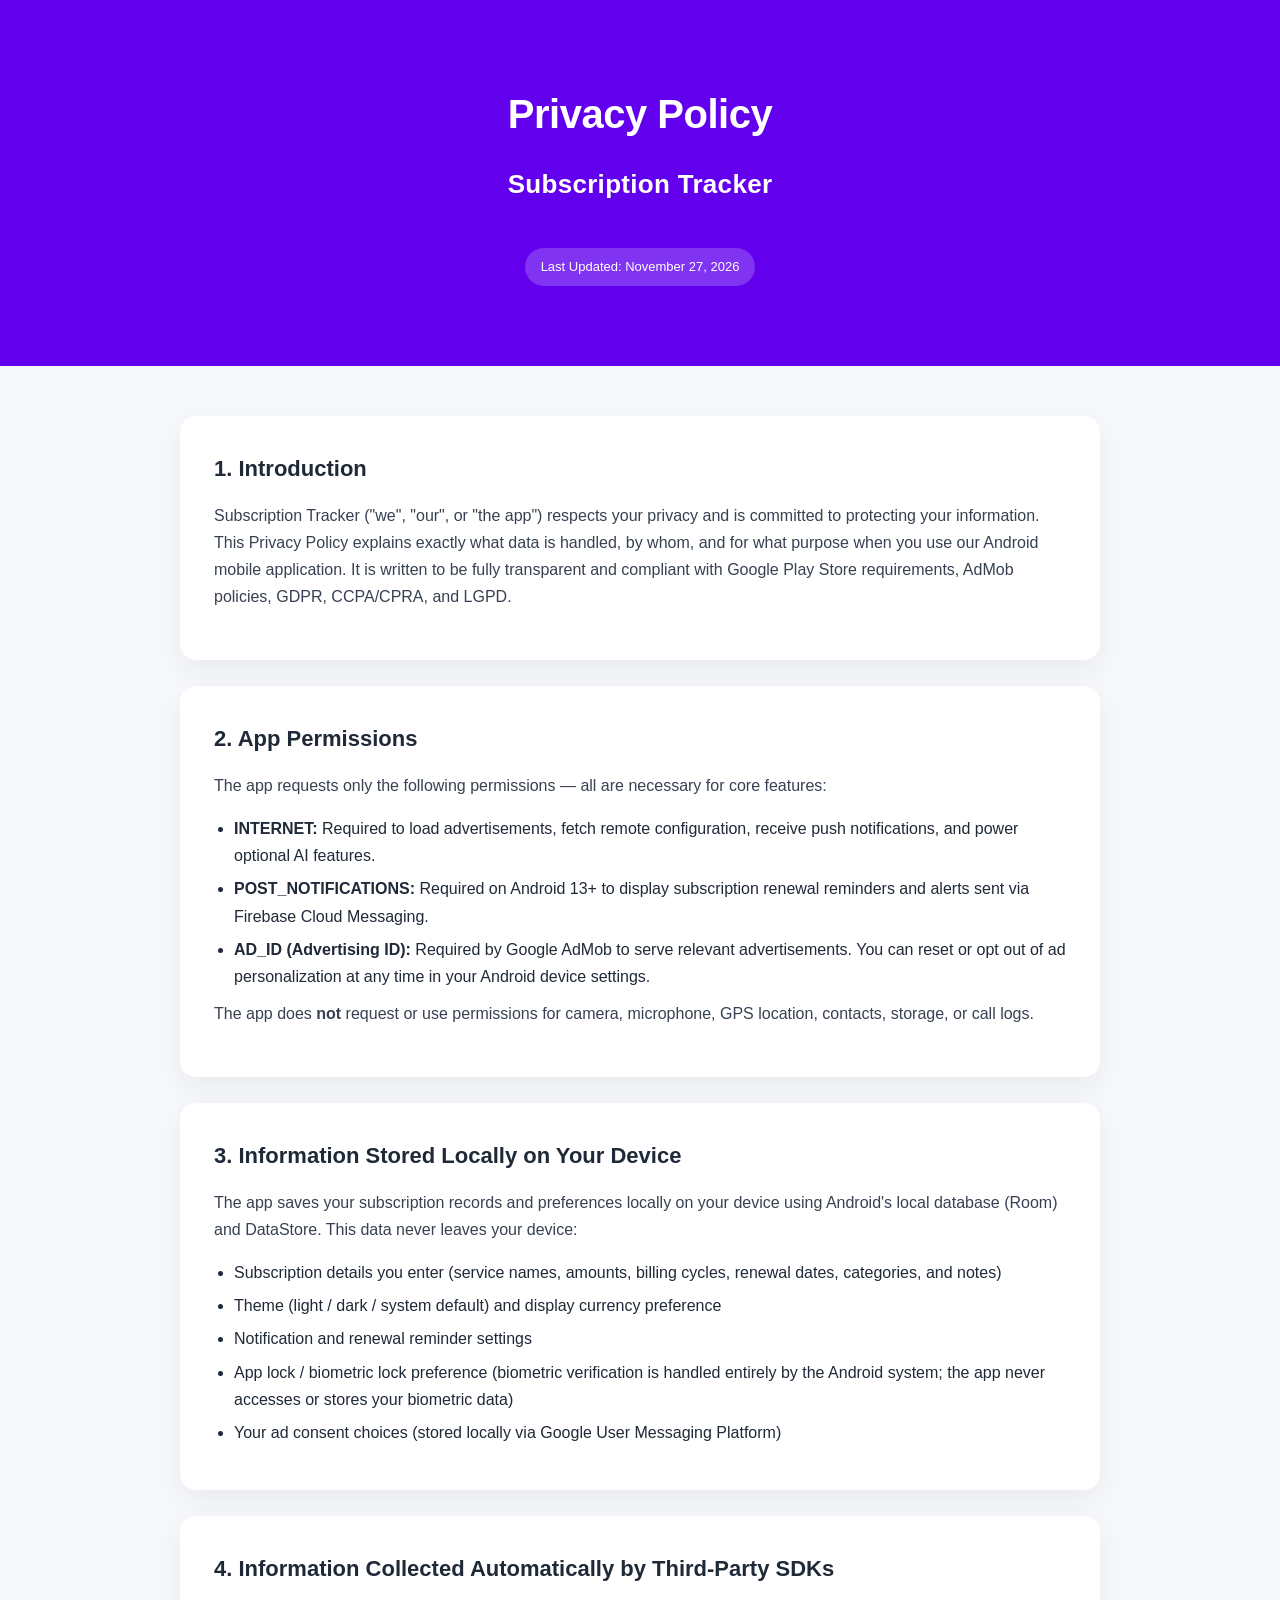
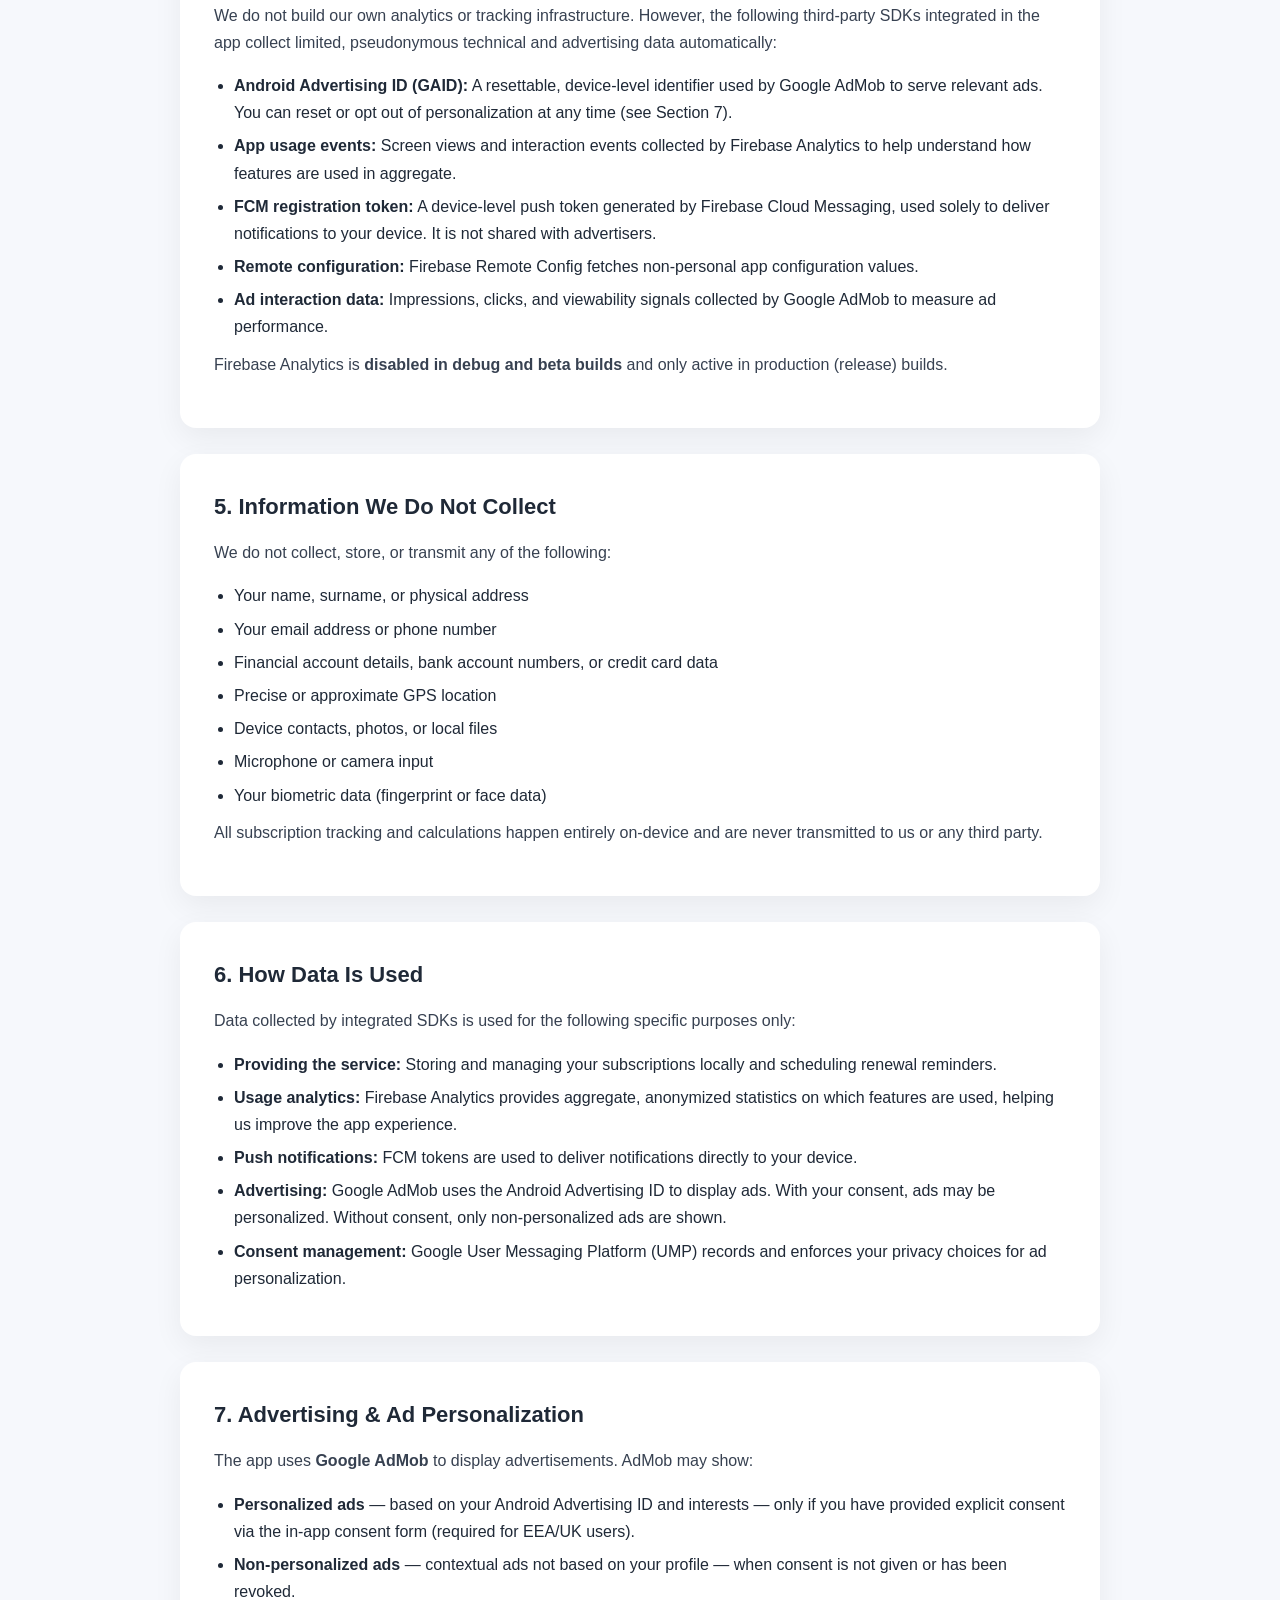
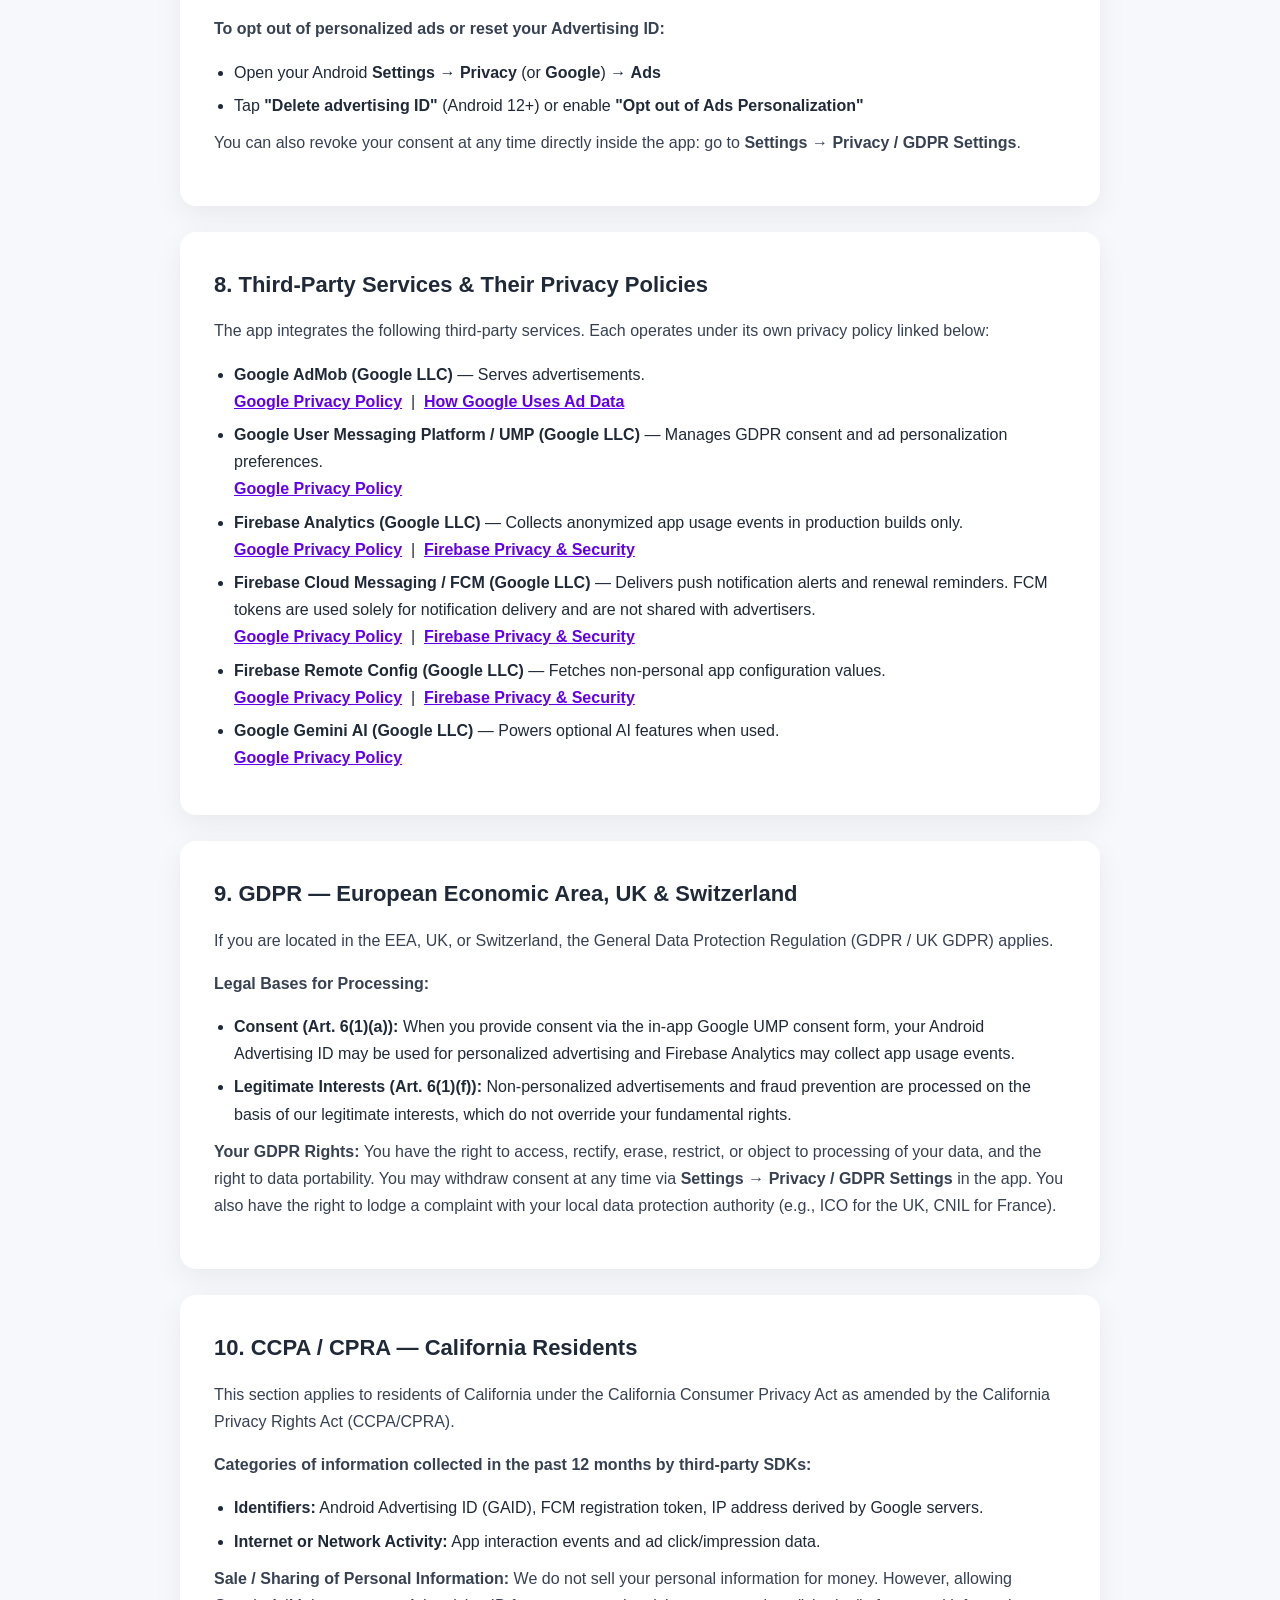
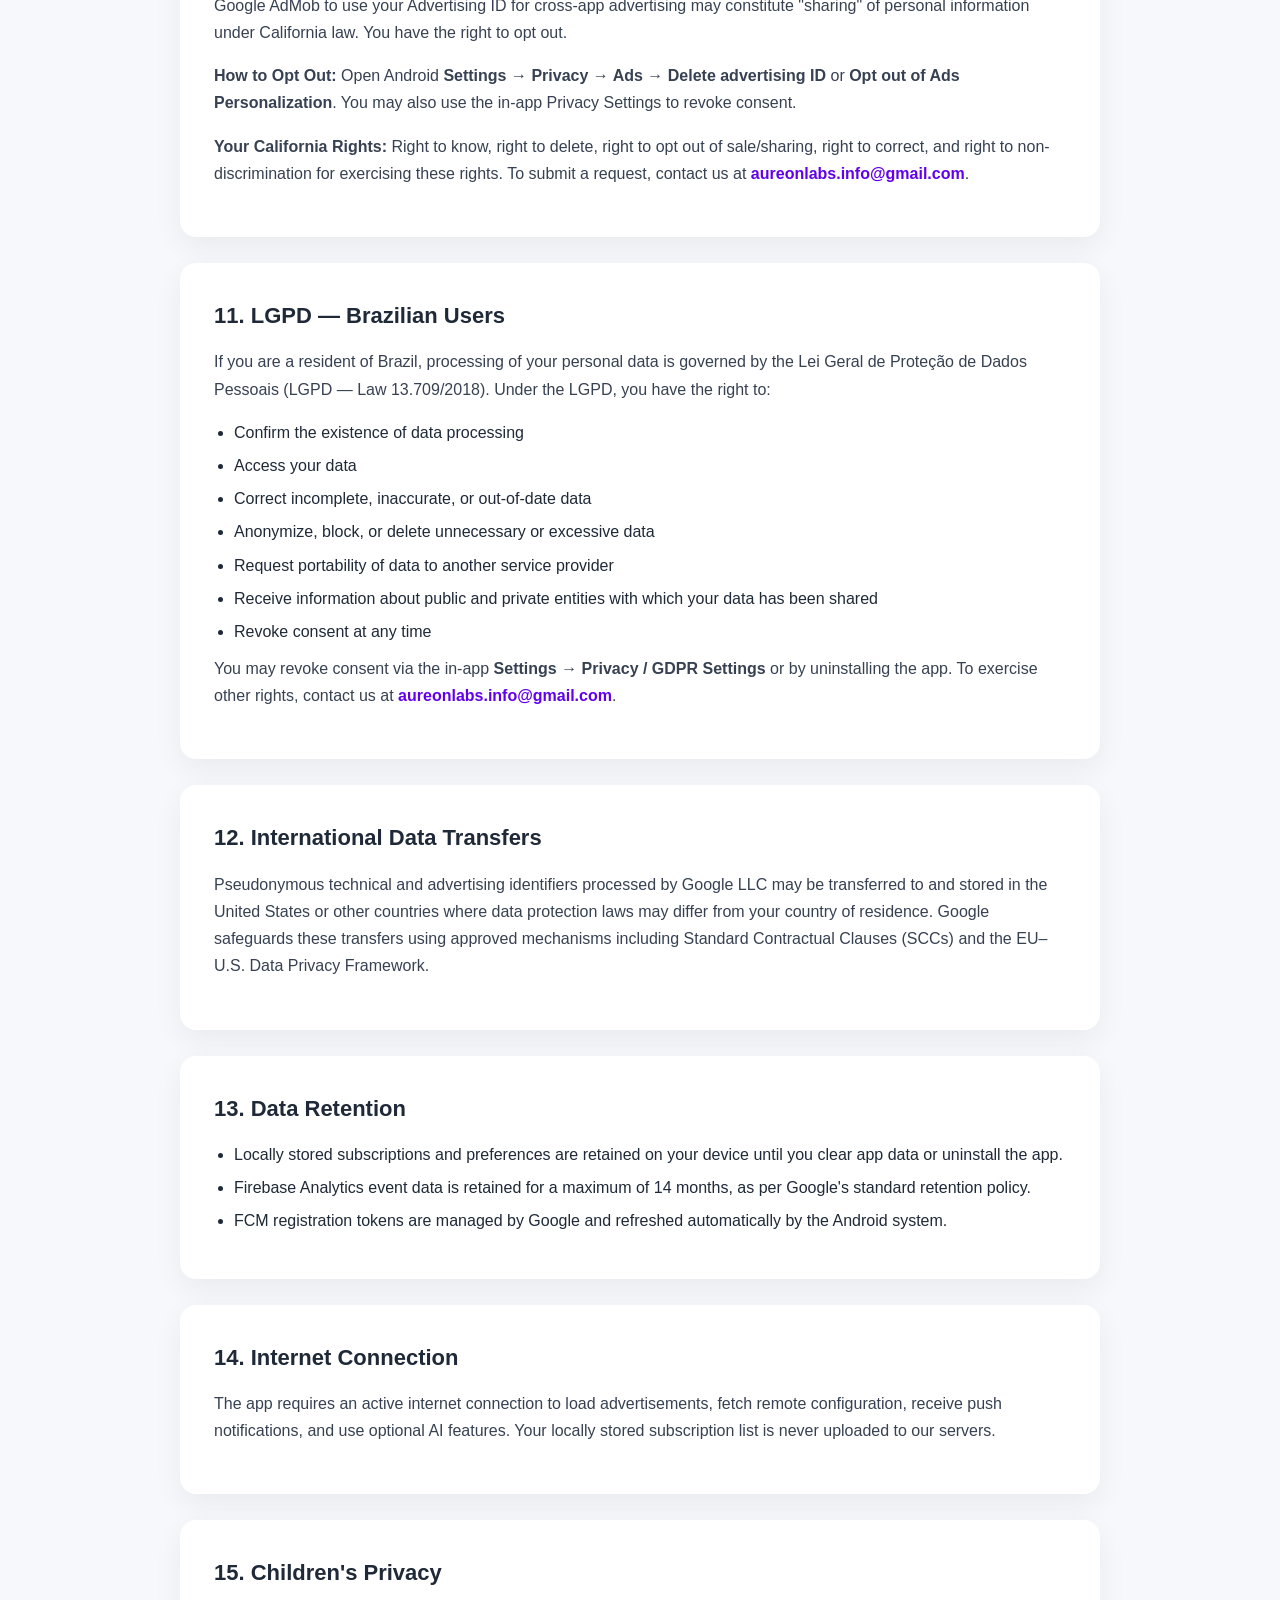
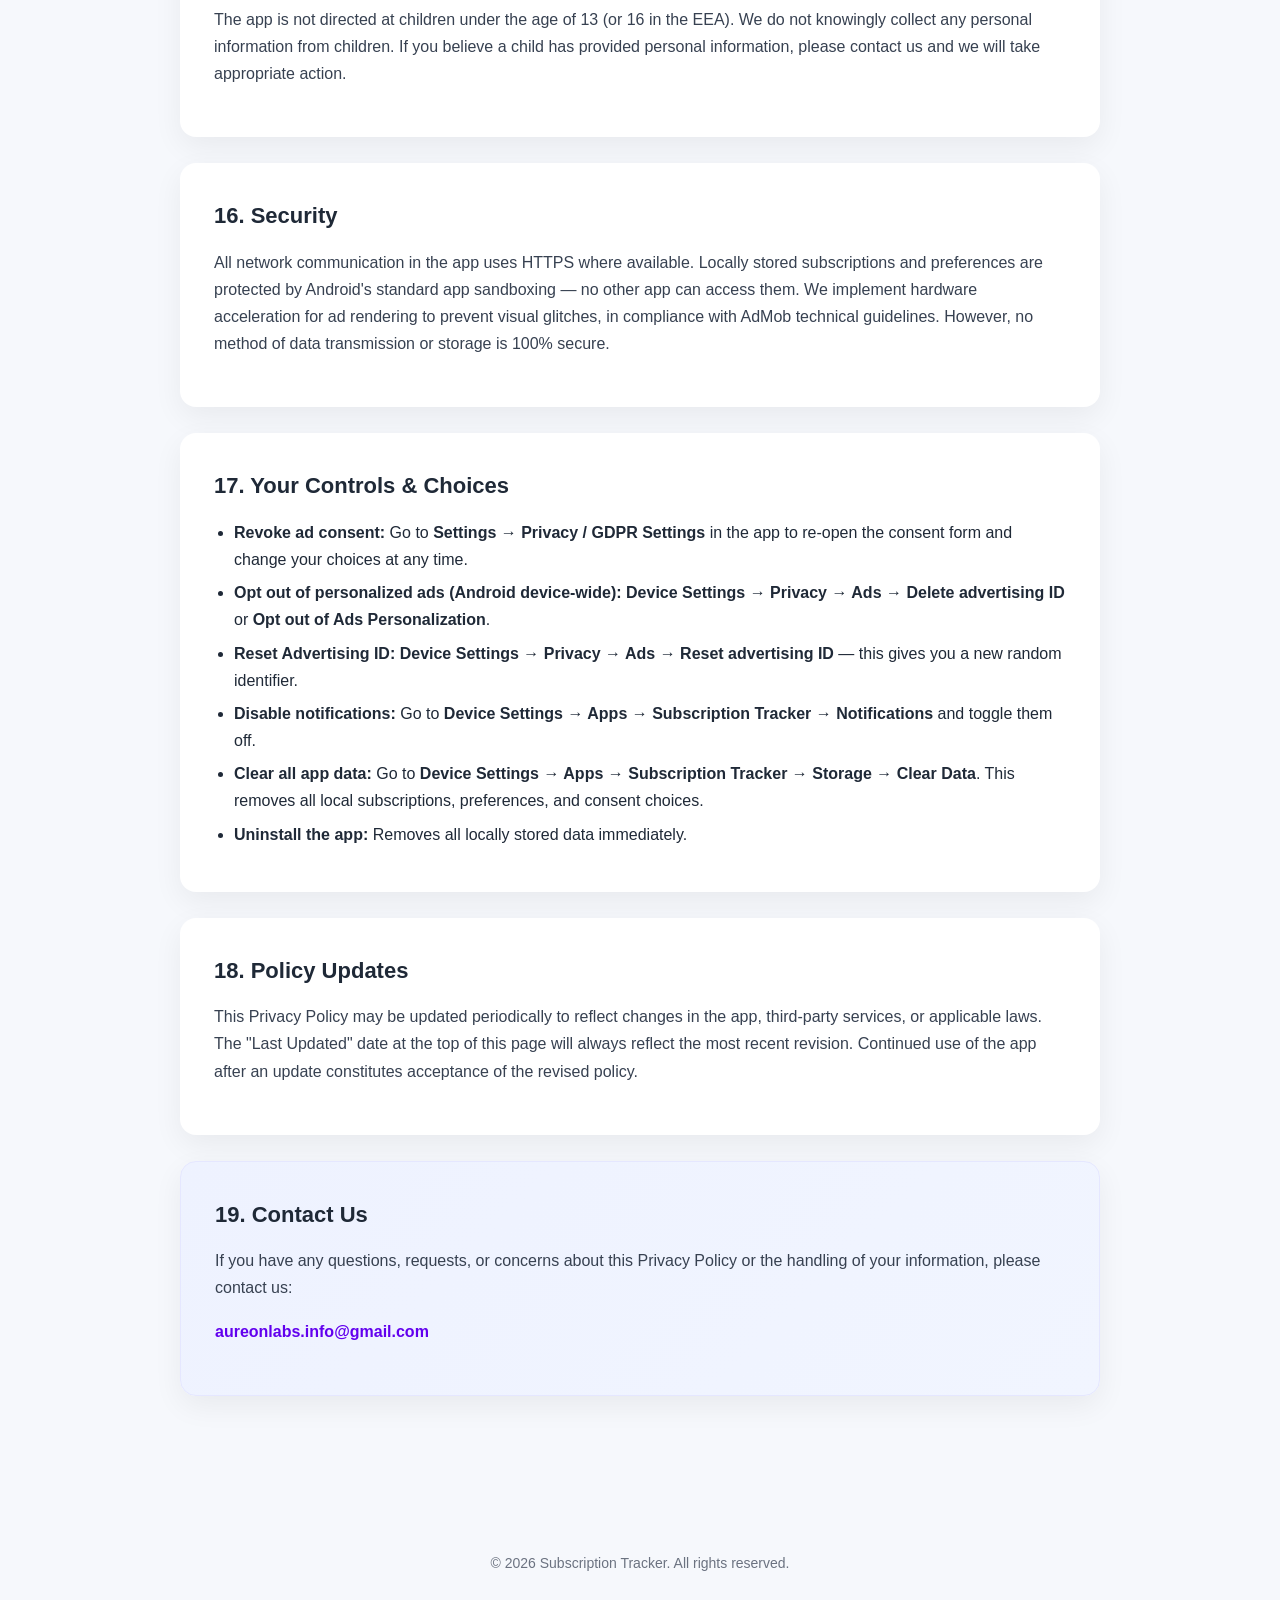
==== commit 665e450f: "Revise Privacy Policy language for clarity" ====
--- a/subscription-tracker/index.html
+++ b/subscription-tracker/index.html
@@ -166,7 +166,7 @@
 <!-- 1. Introduction -->
 <div class="card">
 <h2>1. Introduction</h2>
-<p>Subscription Tracker ("we", "our", or "the app") respects your privacy and is committed to protecting your information. This Privacy Policy explains what data is handled, by whom, and for what purpose when you use our Android mobile application. It is written to be transparent and compliant with Google Play Store requirements, AdMob policies, GDPR, CCPA/CPRA, and LGPD.</p>
+<p>Subscription Tracker ("we", "our", or "the app") respects your privacy and is committed to protecting your information. This Privacy Policy explains exactly what data is handled, by whom, and for what purpose when you use our Android mobile application. It is written to be fully transparent and compliant with Google Play Store requirements, AdMob policies, GDPR, CCPA/CPRA, and LGPD.</p>
 </div>
 
 <!-- 2. Permissions We Use -->
@@ -174,21 +174,21 @@
 <h2>2. App Permissions</h2>
 <p>The app requests only the following permissions — all are necessary for core features:</p>
 <ul>
-<li><strong>INTERNET:</strong> Required to load advertisements, fetch remote app configuration, receive push notifications, and power optional AI features.</li>
-<li><strong>POST_NOTIFICATIONS:</strong> Required on Android 13+ to deliver subscription renewal reminders and push notifications via Firebase Cloud Messaging.</li>
+<li><strong>INTERNET:</strong> Required to load advertisements, fetch remote configuration, receive push notifications, and power optional AI features.</li>
+<li><strong>POST_NOTIFICATIONS:</strong> Required on Android 13+ to display subscription renewal reminders and alerts sent via Firebase Cloud Messaging.</li>
 <li><strong>AD_ID (Advertising ID):</strong> Required by Google AdMob to serve relevant advertisements. You can reset or opt out of ad personalization at any time in your Android device settings.</li>
 </ul>
-<p>The app does <strong>not</strong> request or use permissions for camera, microphone, GPS location, contacts, or call logs.</p>
+<p>The app does <strong>not</strong> request or use permissions for camera, microphone, GPS location, contacts, storage, or call logs.</p>
 </div>
 
 <!-- 3. Information We Store Locally -->
 <div class="card">
 <h2>3. Information Stored Locally on Your Device</h2>
-<p>Your subscription data and app preferences are stored locally on your device using Android's local database (Room) and DataStore. This data never leaves your device:</p>
+<p>The app saves your subscription records and preferences locally on your device using Android's local database (Room) and DataStore. This data never leaves your device:</p>
 <ul>
 <li>Subscription details you enter (service names, amounts, billing cycles, renewal dates, categories, and notes)</li>
-<li>Theme (light / dark / system default) and display currency preferences</li>
-<li>Notification and renewal reminder preferences</li>
+<li>Theme (light / dark / system default) and display currency preference</li>
+<li>Notification and renewal reminder settings</li>
 <li>App lock / biometric lock preference (biometric verification is handled entirely by the Android system; the app never accesses or stores your biometric data)</li>
 <li>Your ad consent choices (stored locally via Google User Messaging Platform)</li>
 </ul>
@@ -197,9 +197,9 @@
 <!-- 4. Information Collected Automatically by Third-Party SDKs -->
 <div class="card">
 <h2>4. Information Collected Automatically by Third-Party SDKs</h2>
-<p>We do not build our own analytics or tracking infrastructure. However, the following third-party SDKs integrated in the app may collect limited, pseudonymous technical and advertising data automatically:</p>
-<ul>
-<li><strong>Android Advertising ID (GAID):</strong> A resettable, device-level identifier used by Google AdMob to serve relevant ads. You can reset or opt out of personalization at any time (see Section 11).</li>
+<p>We do not build our own analytics or tracking infrastructure. However, the following third-party SDKs integrated in the app collect limited, pseudonymous technical and advertising data automatically:</p>
+<ul>
+<li><strong>Android Advertising ID (GAID):</strong> A resettable, device-level identifier used by Google AdMob to serve relevant ads. You can reset or opt out of personalization at any time (see Section 7).</li>
 <li><strong>App usage events:</strong> Screen views and interaction events collected by Firebase Analytics to help understand how features are used in aggregate.</li>
 <li><strong>FCM registration token:</strong> A device-level push token generated by Firebase Cloud Messaging, used solely to deliver notifications to your device. It is not shared with advertisers.</li>
 <li><strong>Remote configuration:</strong> Firebase Remote Config fetches non-personal app configuration values.</li>
@@ -215,18 +215,19 @@
 <ul>
 <li>Your name, surname, or physical address</li>
 <li>Your email address or phone number</li>
-<li>Bank account numbers, credit card details, or payment credentials</li>
+<li>Financial account details, bank account numbers, or credit card data</li>
 <li>Precise or approximate GPS location</li>
 <li>Device contacts, photos, or local files</li>
 <li>Microphone or camera input</li>
 <li>Your biometric data (fingerprint or face data)</li>
 </ul>
+<p>All subscription tracking and calculations happen entirely on-device and are never transmitted to us or any third party.</p>
 </div>
 
 <!-- 6. How Data Is Used -->
 <div class="card">
 <h2>6. How Data Is Used</h2>
-<p>Data handled by the app and integrated SDKs is used for the following specific purposes only:</p>
+<p>Data collected by integrated SDKs is used for the following specific purposes only:</p>
 <ul>
 <li><strong>Providing the service:</strong> Storing and managing your subscriptions locally and scheduling renewal reminders.</li>
 <li><strong>Usage analytics:</strong> Firebase Analytics provides aggregate, anonymized statistics on which features are used, helping us improve the app experience.</li>
@@ -236,7 +237,7 @@
 </ul>
 </div>
 
-<!-- 7. Advertising & Ad Personalization -->
+<!-- 7. Advertising -->
 <div class="card">
 <h2>7. Advertising &amp; Ad Personalization</h2>
 <p>The app uses <strong>Google AdMob</strong> to display advertisements. AdMob may show:</p>
@@ -244,17 +245,95 @@
 <li><strong>Personalized ads</strong> — based on your Android Advertising ID and interests — only if you have provided explicit consent via the in-app consent form (required for EEA/UK users).</li>
 <li><strong>Non-personalized ads</strong> — contextual ads not based on your profile — when consent is not given or has been revoked.</li>
 </ul>
-</div>
-
-<!-- 8. International Data Transfers -->
-<div class="card">
-<h2>8. International Data Transfers</h2>
+<p><strong>To opt out of personalized ads or reset your Advertising ID:</strong></p>
+<ul>
+<li>Open your Android <strong>Settings</strong> → <strong>Privacy</strong> (or <strong>Google</strong>) → <strong>Ads</strong></li>
+<li>Tap <strong>"Delete advertising ID"</strong> (Android 12+) or enable <strong>"Opt out of Ads Personalization"</strong></li>
+</ul>
+<p>You can also revoke your consent at any time directly inside the app: go to <strong>Settings → Privacy / GDPR Settings</strong>.</p>
+</div>
+
+<!-- 8. Third-Party Services -->
+<div class="card">
+<h2>8. Third-Party Services &amp; Their Privacy Policies</h2>
+<p>The app integrates the following third-party services. Each operates under its own privacy policy linked below:</p>
+<ul>
+<li><strong>Google AdMob (Google LLC)</strong> — Serves advertisements.
+<br><a href="https://policies.google.com/privacy" target="_blank" rel="noopener noreferrer" style="color: var(--primary); font-weight: 600;">Google Privacy Policy</a> &nbsp;|&nbsp;
+<a href="https://policies.google.com/technologies/ads" target="_blank" rel="noopener noreferrer" style="color: var(--primary); font-weight: 600;">How Google Uses Ad Data</a>
+</li>
+<li><strong>Google User Messaging Platform / UMP (Google LLC)</strong> — Manages GDPR consent and ad personalization preferences.
+<br><a href="https://policies.google.com/privacy" target="_blank" rel="noopener noreferrer" style="color: var(--primary); font-weight: 600;">Google Privacy Policy</a>
+</li>
+<li><strong>Firebase Analytics (Google LLC)</strong> — Collects anonymized app usage events in production builds only.
+<br><a href="https://policies.google.com/privacy" target="_blank" rel="noopener noreferrer" style="color: var(--primary); font-weight: 600;">Google Privacy Policy</a> &nbsp;|&nbsp;
+<a href="https://firebase.google.com/support/privacy" target="_blank" rel="noopener noreferrer" style="color: var(--primary); font-weight: 600;">Firebase Privacy &amp; Security</a>
+</li>
+<li><strong>Firebase Cloud Messaging / FCM (Google LLC)</strong> — Delivers push notification alerts and renewal reminders. FCM tokens are used solely for notification delivery and are not shared with advertisers.
+<br><a href="https://policies.google.com/privacy" target="_blank" rel="noopener noreferrer" style="color: var(--primary); font-weight: 600;">Google Privacy Policy</a> &nbsp;|&nbsp;
+<a href="https://firebase.google.com/support/privacy" target="_blank" rel="noopener noreferrer" style="color: var(--primary); font-weight: 600;">Firebase Privacy &amp; Security</a>
+</li>
+<li><strong>Firebase Remote Config (Google LLC)</strong> — Fetches non-personal app configuration values.
+<br><a href="https://policies.google.com/privacy" target="_blank" rel="noopener noreferrer" style="color: var(--primary); font-weight: 600;">Google Privacy Policy</a> &nbsp;|&nbsp;
+<a href="https://firebase.google.com/support/privacy" target="_blank" rel="noopener noreferrer" style="color: var(--primary); font-weight: 600;">Firebase Privacy &amp; Security</a>
+</li>
+<li><strong>Google Gemini AI (Google LLC)</strong> — Powers optional AI features when used.
+<br><a href="https://policies.google.com/privacy" target="_blank" rel="noopener noreferrer" style="color: var(--primary); font-weight: 600;">Google Privacy Policy</a>
+</li>
+</ul>
+</div>
+
+<!-- 9. GDPR -->
+<div class="card">
+<h2>9. GDPR — European Economic Area, UK &amp; Switzerland</h2>
+<p>If you are located in the EEA, UK, or Switzerland, the General Data Protection Regulation (GDPR / UK GDPR) applies.</p>
+<p><strong>Legal Bases for Processing:</strong></p>
+<ul>
+<li><strong>Consent (Art. 6(1)(a)):</strong> When you provide consent via the in-app Google UMP consent form, your Android Advertising ID may be used for personalized advertising and Firebase Analytics may collect app usage events.</li>
+<li><strong>Legitimate Interests (Art. 6(1)(f)):</strong> Non-personalized advertisements and fraud prevention are processed on the basis of our legitimate interests, which do not override your fundamental rights.</li>
+</ul>
+<p><strong>Your GDPR Rights:</strong> You have the right to access, rectify, erase, restrict, or object to processing of your data, and the right to data portability. You may withdraw consent at any time via <strong>Settings → Privacy / GDPR Settings</strong> in the app. You also have the right to lodge a complaint with your local data protection authority (e.g., ICO for the UK, CNIL for France).</p>
+</div>
+
+<!-- 10. CCPA / CPRA -->
+<div class="card">
+<h2>10. CCPA / CPRA — California Residents</h2>
+<p>This section applies to residents of California under the California Consumer Privacy Act as amended by the California Privacy Rights Act (CCPA/CPRA).</p>
+<p><strong>Categories of information collected in the past 12 months by third-party SDKs:</strong></p>
+<ul>
+<li><strong>Identifiers:</strong> Android Advertising ID (GAID), FCM registration token, IP address derived by Google servers.</li>
+<li><strong>Internet or Network Activity:</strong> App interaction events and ad click/impression data.</li>
+</ul>
+<p><strong>Sale / Sharing of Personal Information:</strong> We do not sell your personal information for money. However, allowing Google AdMob to use your Advertising ID for cross-app advertising may constitute "sharing" of personal information under California law. You have the right to opt out.</p>
+<p><strong>How to Opt Out:</strong> Open Android <strong>Settings → Privacy → Ads → Delete advertising ID</strong> or <strong>Opt out of Ads Personalization</strong>. You may also use the in-app Privacy Settings to revoke consent.</p>
+<p><strong>Your California Rights:</strong> Right to know, right to delete, right to opt out of sale/sharing, right to correct, and right to non-discrimination for exercising these rights. To submit a request, contact us at <span class="email">aureonlabs.info@gmail.com</span>.</p>
+</div>
+
+<!-- 11. LGPD -->
+<div class="card">
+<h2>11. LGPD — Brazilian Users</h2>
+<p>If you are a resident of Brazil, processing of your personal data is governed by the Lei Geral de Proteção de Dados Pessoais (LGPD — Law 13.709/2018). Under the LGPD, you have the right to:</p>
+<ul>
+<li>Confirm the existence of data processing</li>
+<li>Access your data</li>
+<li>Correct incomplete, inaccurate, or out-of-date data</li>
+<li>Anonymize, block, or delete unnecessary or excessive data</li>
+<li>Request portability of data to another service provider</li>
+<li>Receive information about public and private entities with which your data has been shared</li>
+<li>Revoke consent at any time</li>
+</ul>
+<p>You may revoke consent via the in-app <strong>Settings → Privacy / GDPR Settings</strong> or by uninstalling the app. To exercise other rights, contact us at <span class="email">aureonlabs.info@gmail.com</span>.</p>
+</div>
+
+<!-- 12. International Data Transfers -->
+<div class="card">
+<h2>12. International Data Transfers</h2>
 <p>Pseudonymous technical and advertising identifiers processed by Google LLC may be transferred to and stored in the United States or other countries where data protection laws may differ from your country of residence. Google safeguards these transfers using approved mechanisms including Standard Contractual Clauses (SCCs) and the EU–U.S. Data Privacy Framework.</p>
 </div>
 
-<!-- 9. Data Retention -->
-<div class="card">
-<h2>9. Data Retention</h2>
+<!-- 13. Data Retention -->
+<div class="card">
+<h2>13. Data Retention</h2>
 <ul>
 <li>Locally stored subscriptions and preferences are retained on your device until you clear app data or uninstall the app.</li>
 <li>Firebase Analytics event data is retained for a maximum of 14 months, as per Google's standard retention policy.</li>
@@ -262,17 +341,29 @@
 </ul>
 </div>
 
-<!-- 10. Children's Privacy -->
-<div class="card">
-<h2>10. Children's Privacy</h2>
+<!-- 14. Internet Connection -->
+<div class="card">
+<h2>14. Internet Connection</h2>
+<p>The app requires an active internet connection to load advertisements, fetch remote configuration, receive push notifications, and use optional AI features. Your locally stored subscription list is never uploaded to our servers.</p>
+</div>
+
+<!-- 15. Children's Privacy -->
+<div class="card">
+<h2>15. Children's Privacy</h2>
 <p>The app is not directed at children under the age of 13 (or 16 in the EEA). We do not knowingly collect any personal information from children. If you believe a child has provided personal information, please contact us and we will take appropriate action.</p>
 </div>
 
-<!-- 11. Your Controls & Choices -->
-<div class="card">
-<h2>11. Your Controls &amp; Choices</h2>
-<ul>
-<li><strong>Revoke ad consent:</strong> You can update or revoke your ad consent choices from the in-app privacy/consent settings at any time.</li>
+<!-- 16. Security -->
+<div class="card">
+<h2>16. Security</h2>
+<p>All network communication in the app uses HTTPS where available. Locally stored subscriptions and preferences are protected by Android's standard app sandboxing — no other app can access them. We implement hardware acceleration for ad rendering to prevent visual glitches, in compliance with AdMob technical guidelines. However, no method of data transmission or storage is 100% secure.</p>
+</div>
+
+<!-- 17. Your Controls -->
+<div class="card">
+<h2>17. Your Controls &amp; Choices</h2>
+<ul>
+<li><strong>Revoke ad consent:</strong> Go to <strong>Settings → Privacy / GDPR Settings</strong> in the app to re-open the consent form and change your choices at any time.</li>
 <li><strong>Opt out of personalized ads (Android device-wide):</strong> <strong>Device Settings → Privacy → Ads → Delete advertising ID</strong> or <strong>Opt out of Ads Personalization</strong>.</li>
 <li><strong>Reset Advertising ID:</strong> <strong>Device Settings → Privacy → Ads → Reset advertising ID</strong> — this gives you a new random identifier.</li>
 <li><strong>Disable notifications:</strong> Go to <strong>Device Settings → Apps → Subscription Tracker → Notifications</strong> and toggle them off.</li>
@@ -281,21 +372,15 @@
 </ul>
 </div>
 
-<!-- 12. Security -->
-<div class="card">
-<h2>12. Security</h2>
-<p>All network communication in the app uses HTTPS where available. Locally stored subscriptions and preferences are protected by Android's standard app sandboxing — no other app can access them. However, no method of data transmission or storage is 100% secure.</p>
-</div>
-
-<!-- 13. Policy Updates -->
-<div class="card">
-<h2>13. Policy Updates</h2>
+<!-- 18. Policy Updates -->
+<div class="card">
+<h2>18. Policy Updates</h2>
 <p>This Privacy Policy may be updated periodically to reflect changes in the app, third-party services, or applicable laws. The "Last Updated" date at the top of this page will always reflect the most recent revision. Continued use of the app after an update constitutes acceptance of the revised policy.</p>
 </div>
 
-<!-- 14. Contact -->
+<!-- 19. Contact -->
 <div class="card contact">
-<h2>14. Contact Us</h2>
+<h2>19. Contact Us</h2>
 <p>If you have any questions, requests, or concerns about this Privacy Policy or the handling of your information, please contact us:</p>
 <p class="email">aureonlabs.info@gmail.com</p>
 </div>
